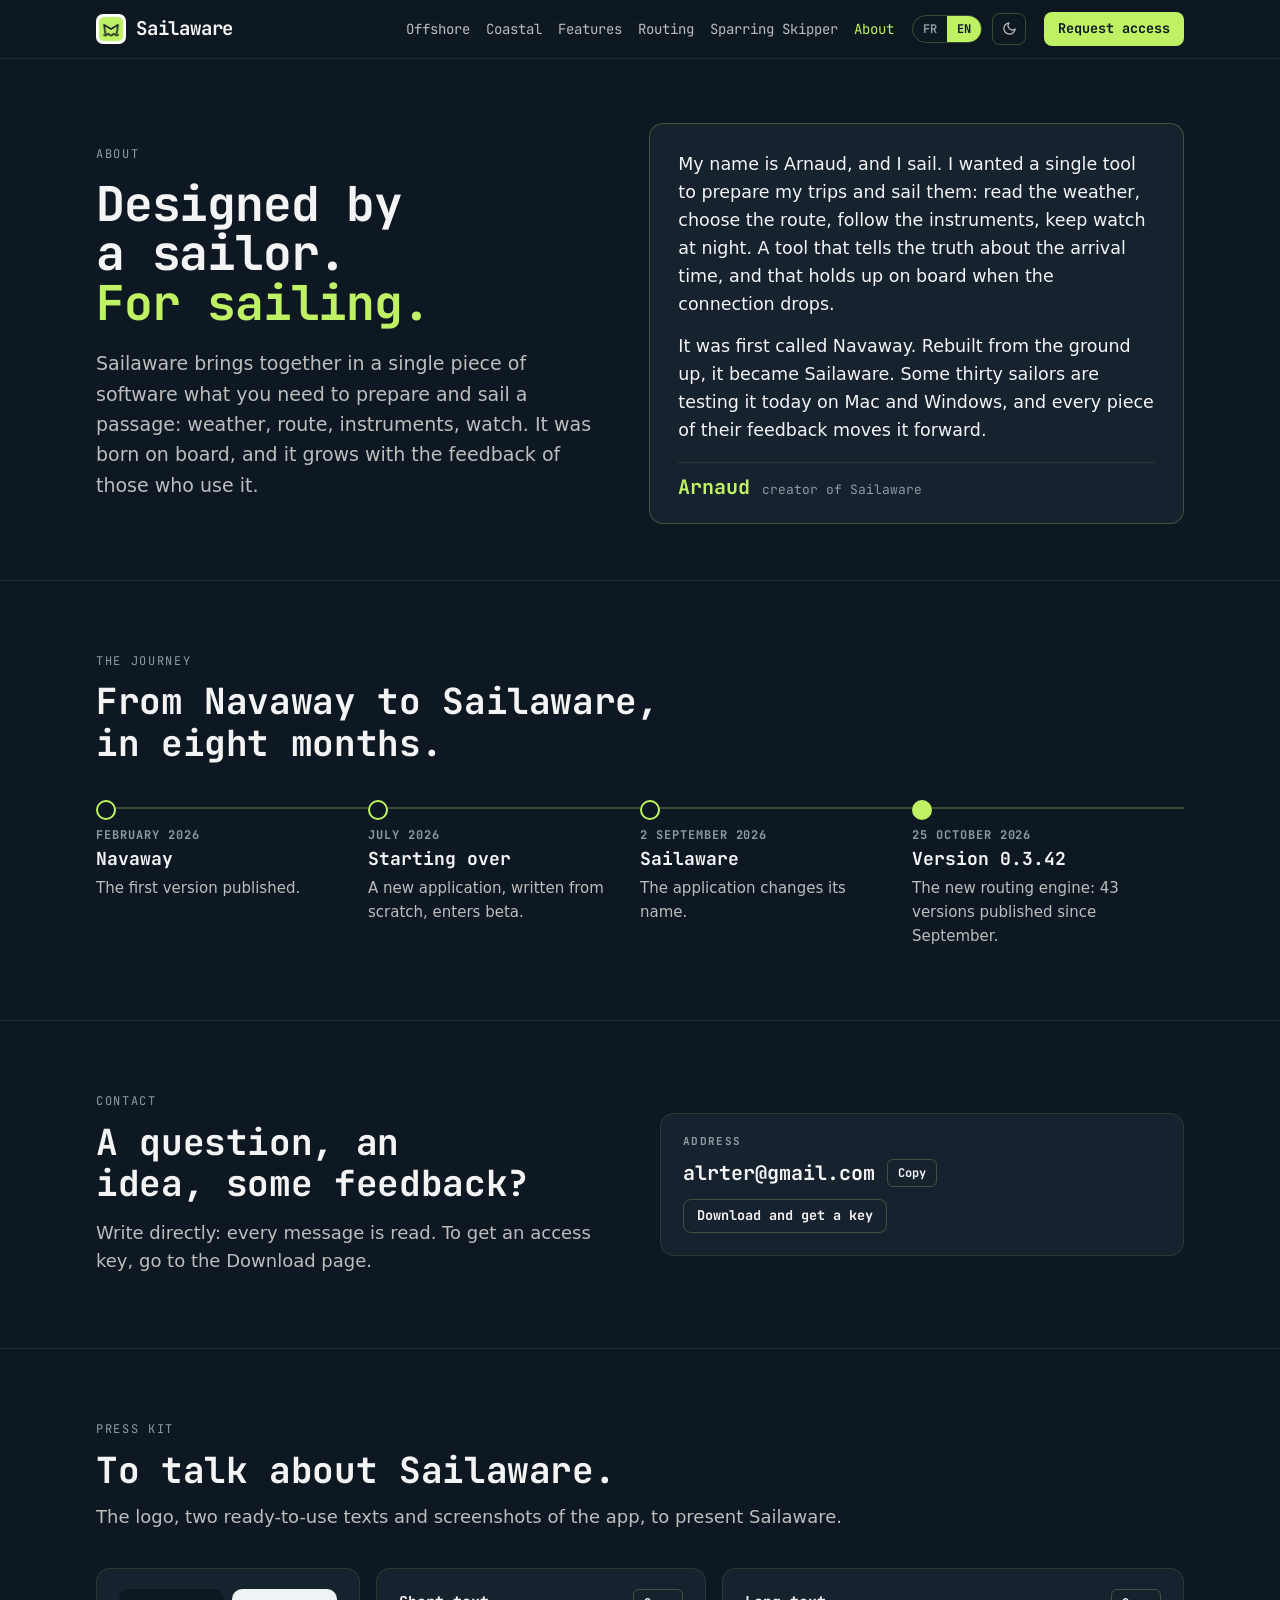
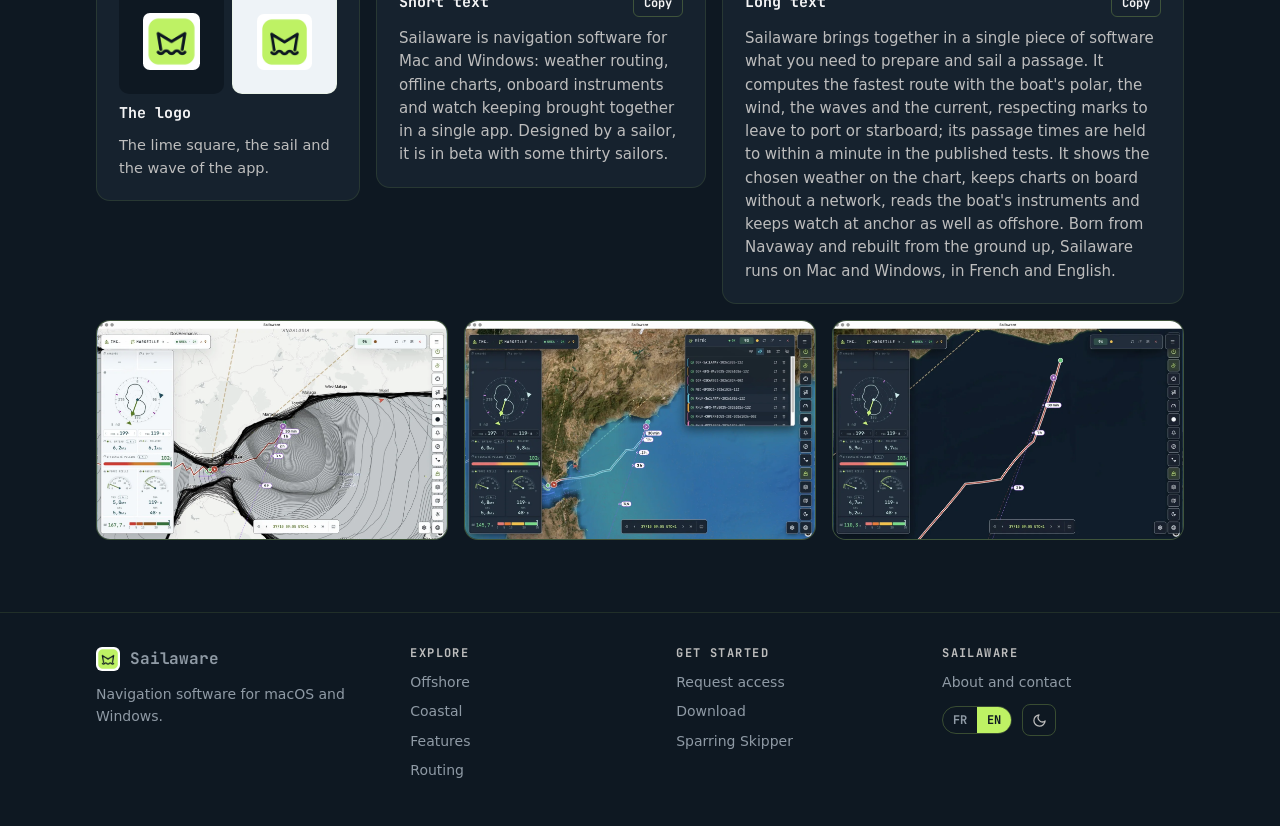
==== about.html @ 171f163e "feat(site): les vraies captures de Sailaware 0.3.42 — une par domaine de Fonctionnalités, trois au k" ====
<!doctype html>
<html lang="fr" data-theme="dark">
<head>
<meta charset="utf-8">
<meta name="viewport" content="width=device-width, initial-scale=1, viewport-fit=cover">
<title data-en="About Sailaware">À propos de Sailaware</title>
<meta name="description" content="Sailaware, conçu par un navigateur pour naviguer : son histoire, de Navaway à Sailaware, le contact et le kit presse." data-en-content="Sailaware, designed by a sailor for sailing: its story from Navaway to Sailaware, contact and press kit.">
<meta name="theme-color" content="#0E1822">
<link rel="icon" href="data:image/svg+xml,%3Csvg xmlns='http://www.w3.org/2000/svg' viewBox='0 0 24 24'%3E%3Crect width='24' height='24' rx='6' fill='%23bef264'/%3E%3Cg fill='none' stroke='%230E1822' stroke-width='2.2' stroke-linecap='round' stroke-linejoin='round' transform='scale(0.72) translate(4.6 4.6)'%3E%3Cpath d='M2 20a2.4 2.4 0 0 0 2 1 2.4 2.4 0 0 0 2-1 2.4 2.4 0 0 1 2-1 2.4 2.4 0 0 1 2 1 2.4 2.4 0 0 0 2 1 2.4 2.4 0 0 0 2-1 2.4 2.4 0 0 1 2-1 2.4 2.4 0 0 1 2 1 2.4 2.4 0 0 0 2 1 2.4 2.4 0 0 0 2-1'/%3E%3Cpath d='M4 18 2 6l10 6 10-6-2 12'/%3E%3C/g%3E%3C/svg%3E">
<meta property="og:type" content="website">
<meta property="og:title" content="À propos de Sailaware">
<meta property="og:description" content="Sailaware, conçu par un navigateur pour naviguer : son histoire, de Navaway à Sailaware, le contact et le kit presse.">
<meta property="og:locale" content="fr_FR">
<meta property="og:locale:alternate" content="en_US">
<link rel="stylesheet" href="assets/site.css">
<script src="assets/site.js"></script>
<style>
/* page Offshore */
.duo { display: grid; grid-template-columns: minmax(0, 1fr) minmax(0, 1.1fr); gap: 48px; align-items: center; }
section.bloc > .wrap.duo { padding-block: 72px; }
.duo.inverse { grid-template-columns: minmax(0, .9fr) minmax(0, 1.2fr); }
.duo h2 { margin-top: 12px; }
.duo .intro { color: var(--muted); font-size: 18px; margin: 16px 0 22px; }
.planche { margin: 0; background: var(--surface); border: 1px solid var(--line-strong); border-radius: 14px; overflow: hidden; }
.planche svg { display: block; width: 100%; height: auto; }
.frise-meteo { display: flex; align-items: center; gap: 10px; padding: 12px 14px; border-top: 1px solid var(--line); font: 500 12px/1 var(--mono); color: var(--dim); }
.frise-meteo .piste { flex: 1; height: 4px; border-radius: 4px; background: var(--surface-2); position: relative; }
.frise-meteo .piste b { position: absolute; left: 0; top: 0; bottom: 0; width: 22%; border-radius: 4px; background: var(--accent); animation: avance 12s linear infinite; }
.frise-meteo .piste u { display: none; }
@keyframes avance { from { width: 4%; } to { width: 96%; } }
.profils { display: grid; grid-template-columns: repeat(5, minmax(0, 1fr)); gap: 12px; margin-bottom: 22px; }
.profil { background: var(--surface); border: 1px solid var(--line); border-radius: 12px; padding: 16px 16px 14px; display: grid; gap: 10px; align-content: start; }
.profil.choisi { border-color: var(--accent); }
.profil .nom { font: 700 17px/1.1 var(--mono); }
.profil .sous { font: 500 12px/1 var(--mono); color: var(--dim); text-transform: uppercase; letter-spacing: .1em; }
.profil .jauge { display: grid; gap: 4px; font: 500 12px/1.3 var(--mono); color: var(--muted); }
.profil .barre { height: 6px; border-radius: 6px; background: var(--surface-2); overflow: hidden; }
.profil .barre i { display: block; height: 100%; border-radius: 6px; background: var(--accent); }
.profil .barre.temps i { background: var(--iso); }
.cases.trois { grid-template-columns: repeat(3, minmax(0, 1fr)); }
.cases.quatre { grid-template-columns: repeat(4, minmax(0, 1fr)); }
.ligne-temps { margin: 0 0 6px; background: var(--surface); border: 1px solid var(--line); border-radius: 14px; padding: 18px 20px 8px; }
.ligne-temps svg { display: block; width: 100%; height: auto; }
.ligne-temps svg text { font-family: var(--mono); }
.tableau-route { width: 100%; margin-top: 14px; border-collapse: collapse; font: 500 13px/1.3 var(--mono); font-variant-numeric: tabular-nums; background: var(--surface); border: 1px solid var(--line); border-radius: 12px; overflow: hidden; }
.tableau-route th { text-align: right; font-weight: 600; font-size: 11px; letter-spacing: .08em; text-transform: uppercase; color: var(--dim); padding: 9px 10px; border-bottom: 1px solid var(--line); }
.tableau-route td { text-align: right; padding: 8px 10px; color: var(--muted); border-bottom: 1px solid var(--line); }
.tableau-route th:first-child, .tableau-route td:first-child { text-align: left; }
.tableau-route tr.vire td { color: var(--fg); background: color-mix(in srgb, var(--accent) 10%, transparent); }
.tableau-route tr:last-child td { border-bottom: 0; }
@media (max-width: 960px) {
  .duo, .duo.inverse { grid-template-columns: minmax(0, 1fr); gap: 30px; }
  .profils { grid-template-columns: repeat(2, minmax(0, 1fr)); }
  .cases.trois, .cases.quatre { grid-template-columns: repeat(2, minmax(0, 1fr)); }
}
@media (max-width: 620px) {
  .profils, .cases.trois, .cases.quatre { grid-template-columns: minmax(0, 1fr); }
  .tableau-route { font-size: 11.5px; }
  .tableau-route th, .tableau-route td { padding: 7px 6px; }
}

/* page Sparring Skipper */
.badge-ss { display: inline-block; font: 600 12px/1 var(--mono); letter-spacing: .12em; text-transform: uppercase; color: var(--on-accent); background: var(--accent); padding: 6px 9px; border-radius: 5px; }
.hero h1 { margin-top: 16px; }
.hero .chapeau b { color: var(--fg); font-weight: 600; }
.bulletin { margin: 0; background: var(--surface); border: 1px solid var(--line-strong); border-radius: 14px; padding: 22px 24px; display: grid; gap: 12px; box-shadow: 0 30px 80px -40px rgb(0 0 0 / .6); }
.b-tete { display: flex; justify-content: space-between; gap: 10px; flex-wrap: wrap; font: 600 12px/1.3 var(--mono); color: var(--dim); text-transform: uppercase; letter-spacing: .08em; }
.b-verdict { background: color-mix(in srgb, var(--accent) 10%, transparent); border-left: 3px solid var(--accent); border-radius: 6px; padding: 12px 14px; display: grid; gap: 4px; }
.b-verdict b { font: 700 19px/1.25 var(--mono); }
.b-verdict span { color: var(--muted); font-size: 15px; }
.b-ligne { display: flex; justify-content: space-between; gap: 12px; border-bottom: 1px solid var(--line); padding-bottom: 8px; font-size: 15px; color: var(--muted); }
.b-ligne b { font: 600 15px/1.3 var(--mono); color: var(--fg); text-decoration: underline; text-decoration-color: var(--accent); text-underline-offset: 4px; }
.b-ligne b u { text-decoration: none; }
.b-ligne .etoiles { text-decoration: none; color: var(--accent); letter-spacing: 2px; }
.b-ligne .etoiles i { font-style: normal; color: var(--surface-2); }
.b-pied { font: 500 12px/1.4 var(--mono); color: var(--dim); }
.chaine { list-style: none; margin: 0 0 22px; padding: 0; display: grid; grid-template-columns: repeat(6, minmax(0, 1fr)); gap: 10px; counter-reset: c; }
.chaine li { position: relative; background: var(--surface); border: 1px solid var(--line); border-radius: 12px; padding: 14px 14px 16px; display: grid; gap: 6px; align-content: start; }
.chaine li:not(:last-child)::after { content: "→"; position: absolute; right: -10px; top: 18px; font: 700 14px/1 var(--mono); color: var(--accent); background: var(--bg); padding: 2px 0; z-index: 1; }
.chaine .n { font: 700 12px/1 var(--mono); color: var(--on-accent); background: var(--accent); width: 22px; height: 22px; border-radius: 50%; display: grid; place-items: center; }
.chaine b { font: 600 14.5px/1.3 var(--mono); }
.chaine li > span:last-child { color: var(--muted); font-size: 14px; line-height: 1.45; }
.chaine li:nth-child(4) { border-color: var(--accent); }
.a-trous { margin: 0; display: grid; grid-template-columns: minmax(0, 1fr) auto minmax(0, 1fr); gap: 16px; align-items: center; }
.a-trous-l { background: var(--surface); border: 1px solid var(--line); border-radius: 12px; padding: 16px 18px; display: grid; gap: 8px; }
.a-trous-l .lib { font: 600 11px/1 var(--mono); letter-spacing: .12em; text-transform: uppercase; color: var(--dim); }
.a-trous-l p { font-size: 17px; }
.a-trous code { font: 600 14px/1 var(--mono); color: var(--iso); background: var(--surface-2); padding: 3px 6px; border-radius: 5px; }
.a-trous mark { font: 700 17px/1 var(--mono); color: var(--on-accent); background: var(--accent); padding: 2px 6px; border-radius: 5px; }
.a-trous .fleche { font: 700 24px/1 var(--mono); color: var(--accent); }
.niveaux3 { display: grid; grid-template-columns: repeat(3, minmax(0, 1fr)); gap: 16px; }
.niveau { background: var(--surface); border: 1px solid var(--line); border-radius: 14px; padding: 20px 22px; display: grid; gap: 8px; align-content: start; }
.niveau b { font: 700 18px/1.2 var(--mono); }
.niveau span { color: var(--muted); font-size: 15.5px; }
.pages { display: flex; height: 70px; align-items: flex-end; margin-bottom: 8px; }
.pages i { display: block; width: 46px; height: 62px; border-radius: 4px; background: var(--surface-2); border: 1px solid var(--line-strong); margin-left: -30px; box-shadow: -3px 3px 0 rgb(0 0 0 / .15); }
.pages i:first-child { margin-left: 0; }
.pages i:last-child { background: color-mix(in srgb, var(--accent) 18%, var(--surface-2)); }
.deux-volets { display: grid; grid-template-columns: repeat(2, minmax(0, 1fr)); gap: 20px; }
.volet-c { background: var(--surface); border: 1px solid var(--line); border-radius: 14px; overflow: hidden; display: grid; align-content: start; }
.volet-c > svg { display: block; width: 100%; height: auto; }
.volet-c .txt { padding: 18px 22px 22px; }
.volet-c h3 { font-size: 20px; margin-bottom: 10px; }
.liste-c { list-style: none; margin: 0; padding: 0; display: grid; gap: 8px; }
.liste-c li { display: grid; grid-template-columns: 18px 1fr; gap: 8px; color: var(--muted); }
.liste-c li::before { content: "→"; font-family: var(--mono); color: var(--accent); }
@media (max-width: 960px) {
  .chaine { grid-template-columns: repeat(2, minmax(0, 1fr)); }
  .chaine li::after { display: none; }
  .niveaux3, .deux-volets { grid-template-columns: minmax(0, 1fr); }
  .a-trous { grid-template-columns: minmax(0, 1fr); }
  .a-trous .fleche { transform: rotate(90deg); justify-self: center; }
}

/* appel final */
.fin .wrap { display: flex; flex-wrap: wrap; align-items: center; justify-content: space-between; gap: 22px; padding-block: 64px; }
.fin h2 { max-width: 18em; }
.fin p { color: var(--muted); margin-top: 10px; }

footer { border-top: 1px solid var(--line); color: var(--dim); font-size: 14px; }
footer .wrap { padding-block: 34px 44px; display: grid; grid-template-columns: 1.2fr repeat(3, minmax(0, 1fr)); gap: 24px; }
footer h4 { font: 600 12px/1 var(--mono); letter-spacing: .12em; text-transform: uppercase; color: var(--muted); margin: 0 0 12px; }
footer ul { list-style: none; margin: 0; padding: 0; display: grid; gap: 7px; }
footer a { text-decoration: none; }
footer a:hover { color: var(--fg); }

@media (max-width: 960px) {
  nav.menu { display: none; }
  nav.menu.ouvert { display: grid; position: absolute; top: 100%; left: 0; right: 0; gap: 0; background: var(--bg); border-bottom: 1px solid var(--line); padding-left: max(16px, env(safe-area-inset-left, 0px)); padding-right: max(16px, env(safe-area-inset-right, 0px)); }
  nav.menu.ouvert a { padding-block: 14px; border-top: 1px solid var(--line); }
  .burger { display: inline-block; }
  header.top .langue { display: none; }
  .hero .wrap { grid-template-columns: minmax(0, 1fr); gap: 34px; padding-block: 40px; }
  .forts { grid-template-columns: repeat(2, minmax(0, 1fr)); }
  .preuve .chiffres, .familles { grid-template-columns: repeat(2, minmax(0, 1fr)); }
  .abord .wrap.grille { grid-template-columns: minmax(0, 1fr); }
  footer .wrap { grid-template-columns: repeat(2, minmax(0, 1fr)); }
}
@media (max-width: 620px) {
  body { font-size: 16px; }
  header.top .btn-plein { display: none; }
  .portes, .ss .volets, .forts { grid-template-columns: minmax(0, 1fr); }
  section.bloc > .wrap { padding-block: 52px; }
  .porte, .volet { padding: 22px; }
  .instruments { grid-template-columns: repeat(2, minmax(0, 1fr)); }
  .instr.large { grid-column: span 2; }
}
@media (prefers-reduced-motion: reduce) { * { scroll-behavior: auto !important; } }
/* page À propos — le mot d'Arnaud, le chemin de Navaway à Sailaware, les règles, le contact, le kit presse */
.hero .wrap.ap-hero { grid-template-columns: minmax(0, 1fr) minmax(0, 1.05fr); }
.mot { margin: 0; background: var(--surface); border: 1px solid var(--line-strong); border-radius: 14px; padding: 26px 28px; display: grid; gap: 18px; }
.mot blockquote { margin: 0; display: grid; gap: 14px; }
.mot blockquote p { font-size: 17.5px; line-height: 1.6; color: var(--fg); }
.mot figcaption { display: flex; align-items: baseline; gap: 12px; border-top: 1px solid var(--line); padding-top: 14px; }
.mot .sig { font: 700 20px/1 var(--mono); color: var(--accent); }
.mot figcaption span:last-child { font: 500 13px/1 var(--mono); color: var(--dim); }
.frise-ap { list-style: none; margin: 0; padding: 0; display: grid; grid-template-columns: repeat(4, minmax(0, 1fr)); gap: 0; position: relative; }
.frise-ap::before { content: ""; position: absolute; left: 0; right: 0; top: 7px; height: 2px; background: var(--line-strong); }
.frise-ap li { position: relative; padding: 28px 18px 0 0; display: grid; gap: 6px; align-content: start; }
.frise-ap li::before { content: ""; position: absolute; left: 0; top: 0; width: 16px; height: 16px; border-radius: 50%; background: var(--bg); border: 2px solid var(--accent); }
.frise-ap li.maintenant::before { background: var(--accent); }
.frise-ap .quand { font: 600 12px/1.2 var(--mono); letter-spacing: .08em; text-transform: uppercase; color: var(--dim); }
.frise-ap b { font: 700 18px/1.2 var(--mono); }
.frise-ap li > span:last-child { color: var(--muted); font-size: 15px; }
.regles { display: grid; grid-template-columns: repeat(4, minmax(0, 1fr)); gap: 16px; }
.regle { border-top: 2px solid var(--accent); padding-top: 16px; display: grid; gap: 8px; align-content: start; }
.regle b { font: 600 16px/1.3 var(--mono); }
.regle span { color: var(--muted); font-size: 15px; line-height: 1.5; }
.duo-ap { display: grid; grid-template-columns: minmax(0, 1fr) minmax(0, 1fr); gap: 40px; align-items: center; }
section.bloc > .wrap.duo-ap { padding-block: 72px; }
.duo-ap h2 { margin-top: 12px; }
.duo-ap .intro { color: var(--muted); font-size: 18px; margin-top: 14px; }
.adresse { background: var(--surface); border: 1px solid var(--line); border-radius: 14px; padding: 22px; display: grid; gap: 12px; justify-items: start; }
.adresse .lib, .kit .lib { font: 600 11px/1 var(--mono); letter-spacing: .12em; text-transform: uppercase; color: var(--dim); }
.adr-ligne { display: flex; flex-wrap: wrap; align-items: center; gap: 12px; }
.adr-ligne b { font: 600 20px/1.2 var(--mono); user-select: all; overflow-wrap: anywhere; }
.dl-copy { font: 600 12px/1 var(--mono); color: var(--fg); background: transparent; border: 1px solid var(--line-strong); border-radius: 6px; padding: 7px 10px; cursor: pointer; }
.dl-copy.done { color: var(--on-accent); background: var(--accent); border-color: var(--accent); }
.kit { display: grid; grid-template-columns: minmax(0, .8fr) minmax(0, 1fr) minmax(0, 1.4fr); gap: 16px; align-items: start; }
.kit article { background: var(--surface); border: 1px solid var(--line); border-radius: 14px; padding: 20px 22px; display: grid; gap: 10px; align-content: start; }
.kit article > b, .kt-tete b { font: 600 15px/1.3 var(--mono); }
.kit article > span { color: var(--muted); font-size: 14.5px; }
.kt-tete { display: flex; justify-content: space-between; align-items: center; gap: 10px; }
.kit-texte p { color: var(--muted); font-size: 15px; line-height: 1.55; }
.logos { display: grid; grid-template-columns: 1fr 1fr; gap: 8px; }
.logos span { display: grid; place-items: center; aspect-ratio: 1; border-radius: 10px; }
.logos .fond-nuit { background: #0e1822; }
.logos .fond-jour { background: #eef3f7; border: 1px solid var(--line); }
.logos img { width: 54%; height: auto; border-radius: 12%; }
.captures-kit { display: grid; grid-template-columns: repeat(3, minmax(0, 1fr)); gap: 16px; margin-top: 16px; }
.capture { margin: 0; aspect-ratio: 16 / 10; border: 1px dashed var(--line-strong); border-radius: 14px; background: repeating-linear-gradient(135deg, var(--surface) 0 14px, color-mix(in srgb, var(--surface) 72%, var(--bg)) 14px 28px); display: grid; place-items: center; text-align: center; padding: 18px; }
.capture span { font: 500 12.5px/1.5 var(--mono); color: var(--dim); max-width: 24em; }
.capture b { display: block; color: var(--muted); font-weight: 600; margin-bottom: 6px; letter-spacing: .12em; text-transform: uppercase; font-size: 11px; }
.capture.image { background: var(--surface); border-style: solid; padding: 0; overflow: hidden; }
.capture.image a, .capture.image img { display: block; width: 100%; height: 100%; }
.capture.image img { object-fit: cover; }
@media (max-width: 960px) {
  .hero .wrap.ap-hero, .duo-ap, .kit { grid-template-columns: minmax(0, 1fr); }
  .frise-ap, .regles { grid-template-columns: repeat(2, minmax(0, 1fr)); row-gap: 28px; }
  .frise-ap::before { display: none; }
  .captures-kit { grid-template-columns: minmax(0, 1fr); }
}
@media (max-width: 620px) {
  .frise-ap, .regles { grid-template-columns: minmax(0, 1fr); }
}
</style>
</head>
<body>
<header class="top">
  <div class="wrap">
    <a class="marque" href="index.html"><img alt="" src="assets/logo.png">Sailaware</a>
    <nav class="menu" id="menu" aria-label="Navigation principale" data-en-aria-label="Main navigation">
      <a href="offshore.html">Offshore</a>
      <a href="coastal.html">Coastal</a>
      <a href="features.html" data-en="Features">Fonctionnalités</a>
      <a href="routing.html" data-en="Routing">Le routage</a>
      <a href="sparring-skipper.html">Sparring Skipper</a>
      <a href="about.html" aria-current="page" data-en="About">À propos</a>
    </nav>
    <div class="outils" style="display:flex;gap:10px;align-items:center">
      <div class="pill-toggle" role="group" aria-label="Langue" data-en-aria-label="Language"><button type="button" data-lang="fr" aria-pressed="true">FR</button><button type="button" data-lang="en" aria-pressed="false">EN</button></div>
      <button class="icon-btn theme-btn" type="button" aria-label="Basculer jour / nuit" data-en-aria-label="Switch day / night" title="Jour / Nuit" data-en-title="Day / Night"><svg width="15" height="15" viewBox="0 0 24 24" fill="none" stroke="currentColor" stroke-width="2" stroke-linecap="round" stroke-linejoin="round"><path d="M21 12.79A9 9 0 1 1 11.21 3 7 7 0 0 0 21 12.79z"/></svg></button>
    </div>
    <a class="btn btn-plein btn-petit" href="download.html#acces" data-en="Request access">Demander l'accès</a>
    <button class="burger" id="burger" type="button" aria-expanded="false" aria-controls="menu">Menu</button>
  </div>
</header>

<main id="haut">
<section class="hero">
  <div class="wrap ap-hero">
    <div>
      <div class="eyebrow" data-en="About">À propos</div>
      <h1 data-en="Designed by a sailor.<br><em>For sailing.</em>">Conçu par un navigateur.<br><em>Pour naviguer.</em></h1>
      <p class="chapeau" data-en="Sailaware brings together in a single piece of software what you need to prepare and sail a passage: weather, route, instruments, watch. It was born on board, and it grows with the feedback of those who use it.">Sailaware réunit dans un seul logiciel ce qui sert à préparer et à mener une navigation : la météo, la route, les instruments, la veille. Il est né à bord, et il grandit avec les retours de ceux qui l'utilisent.</p>
    </div>
    <figure class="mot">
      <blockquote>
        <p data-en="My name is Arnaud, and I sail. I wanted a single tool to prepare my trips and sail them: read the weather, choose the route, follow the instruments, keep watch at night. A tool that tells the truth about the arrival time, and that holds up on board when the connection drops.">Je m'appelle Arnaud, et je navigue. J'ai voulu un seul outil pour préparer mes navigations et les mener : lire la météo, choisir la route, suivre les instruments, veiller la nuit. Un outil qui dise la vérité sur l'heure d'arrivée, et qui tienne à bord quand la connexion tombe.</p>
        <p data-en="It was first called Navaway. Rebuilt from the ground up, it became Sailaware. Some thirty sailors are testing it today on Mac and Windows, and every piece of their feedback moves it forward.">Il s'est d'abord appelé Navaway. Refait de fond en comble, il est devenu Sailaware. Une trentaine de navigateurs le testent aujourd'hui sur Mac et sur Windows, et chacun de leurs retours le fait avancer.</p>
      </blockquote>
      <figcaption><span class="sig">Arnaud</span><span data-en="creator of Sailaware">créateur de Sailaware</span></figcaption>
    </figure>
  </div>
</section>

<section class="bloc" id="chemin">
  <div class="wrap">
    <div class="tete">
      <div class="eyebrow" data-en="The journey">Le chemin</div>
      <h2 data-en="From Navaway to Sailaware, in eight months.">De Navaway à Sailaware, en huit mois.</h2>
    </div>
    <ol class="frise-ap">
      <li><span class="quand" data-en="February 2026">Février 2026</span><b>Navaway</b><span data-en="The first version published.">La première version publiée.</span></li>
      <li><span class="quand" data-en="July 2026">Juillet 2026</span><b data-en="Starting over">Tout refaire</b><span data-en="A new application, written from scratch, enters beta.">Une nouvelle application, écrite de zéro, entre en bêta.</span></li>
      <li><span class="quand" data-en="2 September 2026">2 septembre 2026</span><b>Sailaware</b><span data-en="The application changes its name.">L'application change de nom.</span></li>
      <li class="maintenant"><span class="quand" data-en="25 October 2026">25 octobre 2026</span><b>Version 0.3.42</b><span data-en="The new routing engine: 43 versions published since September.">Le nouveau moteur de routage : 43 versions publiées depuis septembre.</span></li>
    </ol>
  </div>
</section>

<section class="bloc" id="contact">
  <div class="wrap duo-ap">
    <div>
      <div class="eyebrow">Contact</div>
      <h2 data-en="A question, an idea, some feedback?">Une question, une idée, un retour ?</h2>
      <p class="intro" data-en="Write directly: every message is read. To get an access key, go to the Download page.">Écrivez directement : chaque message est lu. Pour obtenir une clé d'accès, passez par la page Télécharger.</p>
    </div>
    <div class="adresse">
      <span class="lib" data-en="Address">Adresse</span>
      <div class="adr-ligne"><b id="adr" class="selectable">alrter@gmail.com</b><button type="button" class="dl-copy" data-en="Copy" data-copie="adr">Copier</button></div>
      <a class="btn btn-trait btn-petit" href="download.html#acces" data-en="Download and get a key">Télécharger et obtenir une clé</a>
    </div>
  </div>
</section>

<section class="bloc" id="presse">
  <div class="wrap">
    <div class="tete">
      <div class="eyebrow" data-en="Press kit">Kit presse</div>
      <h2 data-en="To talk about Sailaware.">Pour parler de Sailaware.</h2>
      <p data-en="The logo, two ready-to-use texts and screenshots of the app, to present Sailaware.">Le logo, deux textes prêts à reprendre et des captures de l'application, pour présenter Sailaware.</p>
    </div>
    <div class="kit">
      <article class="kit-logo">
        <div class="logos"><span class="fond-nuit"><img alt="Logo Sailaware sur fond de nuit" data-en-alt="Sailaware logo on a night background" id="logo1"></span><span class="fond-jour"><img alt="Logo Sailaware sur fond clair" data-en-alt="Sailaware logo on a light background" id="logo2"></span></div>
        <b data-en="The logo">Le logo</b><span data-en="The lime square, the sail and the wave of the app.">Le carré lime, la voile et la vague de l'application.</span>
      </article>
      <article class="kit-texte">
        <div class="kt-tete"><b data-en="Short text">Texte court</b><button type="button" class="dl-copy" data-en="Copy" data-copie="court">Copier</button></div>
        <p id="court" data-en="Sailaware is navigation software for Mac and Windows: weather routing, offline charts, onboard instruments and watch keeping brought together in a single app. Designed by a sailor, it is in beta with some thirty sailors.">Sailaware est un logiciel de navigation pour Mac et Windows : routage météo, cartes hors ligne, instruments du bord et veille réunis dans une seule application. Conçu par un navigateur, il est en bêta auprès d'une trentaine de marins.</p>
      </article>
      <article class="kit-texte">
        <div class="kt-tete"><b data-en="Long text">Texte long</b><button type="button" class="dl-copy" data-en="Copy" data-copie="long">Copier</button></div>
        <p id="long" data-en="Sailaware brings together in a single piece of software what you need to prepare and sail a passage. It computes the fastest route with the boat's polar, the wind, the waves and the current, respecting marks to leave to port or starboard; its passage times are held to within a minute in the published tests. It shows the chosen weather on the chart, keeps charts on board without a network, reads the boat's instruments and keeps watch at anchor as well as offshore. Born from Navaway and rebuilt from the ground up, Sailaware runs on Mac and Windows, in French and English.">Sailaware réunit dans un seul logiciel ce qui sert à préparer et à mener une navigation. Il calcule la route la plus rapide avec la polaire du bateau, le vent, les vagues et le courant, en respectant les marques à laisser à bâbord ou à tribord ; ses heures de passage sont tenues à moins d'une minute sur les essais publiés. Il affiche la météo choisie sur la carte, garde les cartes à bord sans réseau, lit les instruments du bord et veille au mouillage comme au large. Né de Navaway et refait de fond en comble, Sailaware fonctionne sur Mac et sur Windows, en français et en anglais.</p>
      </article>
    </div>
    <div class="captures-kit">
      <figure class="capture image"><a href="assets/shots/fn-routage.webp" target="_blank" rel="noopener"><img src="assets/shots/fn-routage.webp" alt="Le routage : l'éventail des isochrones et la route retenue." data-en-alt="Routing: the fan of isochrones and the chosen route." loading="lazy"></a></figure>
      <figure class="capture image"><a href="assets/shots/fn-meteo.webp" target="_blank" rel="noopener"><img src="assets/shots/fn-meteo.webp" alt="La météo : le vent en particules et la frise du temps." data-en-alt="Weather: the wind as particles and the timeline." loading="lazy"></a></figure>
      <figure class="capture image"><a href="assets/shots/fn-instruments.webp" target="_blank" rel="noopener"><img src="assets/shots/fn-instruments.webp" alt="Les instruments : la grille, de nuit." data-en-alt="Instruments: the grid, at night." loading="lazy"></a></figure>
    </div>
  </div>
</section>
</main>

<footer>
  <div class="wrap">
    <div><a class="marque" href="index.html" style="font-size:16px"><img alt="" src="assets/logo.png" style="width:24px;height:24px;border-radius:6px">Sailaware</a><p style="margin-top:12px" data-en="Navigation software for macOS and Windows.">Logiciel de navigation pour macOS et Windows.</p></div>
    <div><h4 data-en="Explore">Naviguer</h4><ul><li><a href="offshore.html">Offshore</a></li><li><a href="coastal.html">Coastal</a></li><li><a href="features.html" data-en="Features">Fonctionnalités</a></li><li><a href="routing.html" data-en="Routing">Le routage</a></li></ul></div>
    <div><h4 data-en="Get started">Commencer</h4><ul><li><a href="download.html#acces" data-en="Request access">Demander l'accès</a></li><li><a href="download.html" data-en="Download">Télécharger</a></li><li><a href="sparring-skipper.html">Sparring Skipper</a></li></ul></div>
    <div><h4>Sailaware</h4><ul><li><a href="about.html" data-en="About and contact">À propos et contact</a></li><li class="reglages"><div class="pill-toggle" role="group" aria-label="Langue" data-en-aria-label="Language"><button type="button" data-lang="fr" aria-pressed="true">FR</button><button type="button" data-lang="en" aria-pressed="false">EN</button></div><button class="icon-btn theme-btn" type="button" aria-label="Basculer jour / nuit" data-en-aria-label="Switch day / night"><svg width="15" height="15" viewBox="0 0 24 24" fill="none" stroke="currentColor" stroke-width="2" stroke-linecap="round" stroke-linejoin="round"><path d="M21 12.79A9 9 0 1 1 11.21 3 7 7 0 0 0 21 12.79z"/></svg></button></li></ul></div>
  </div>
</footer>

<script>
/* Le logo du kit et les boutons « Copier » (repris de la maquette). */
(function () {
  // le logo du kit : celui de l'en-tête, en plus grand
  var src = document.querySelector(".marque img").getAttribute("src");
  ["logo1", "logo2"].forEach(function (id) { document.getElementById(id).setAttribute("src", src); });
  // copier l'adresse et les textes du kit
  function repli(text) { try { var ta = document.createElement("textarea"); ta.value = text; ta.style.position = "fixed"; ta.style.opacity = "0"; document.body.appendChild(ta); ta.select(); document.execCommand("copy"); ta.remove(); } catch (e) {} }
  document.querySelectorAll("[data-copie]").forEach(function (btn) {
    btn.addEventListener("click", function () {
      var text = document.getElementById(btn.getAttribute("data-copie")).textContent;
      var fait = function () { btn.classList.add("done"); btn.textContent = SW.t("Copié !", "Copied!"); setTimeout(function () { btn.classList.remove("done"); btn.textContent = SW.t("Copier", "Copy"); }, 1800); };
      if (navigator.clipboard && navigator.clipboard.writeText) navigator.clipboard.writeText(text).then(fait, function () { repli(text); fait(); });
      else { repli(text); fait(); }
    });
  });
})();
</script>
</body>
</html>
---- assets/site.css ----
/* Styles communs du site Sailaware — repris des maquettes (essais/n523 à n525 du coffre, partie commune des huit pages).
   Police : JetBrains Mono, reprise du site précédent (fichiers locaux, rien ne part chez un tiers). */
@font-face { font-family: "JetBrains Mono"; font-style: normal; font-weight: 400; font-display: swap; src: url(fonts/jetbrains-mono-400.woff2) format("woff2"); }
@font-face { font-family: "JetBrains Mono"; font-style: normal; font-weight: 700; font-display: swap; src: url(fonts/jetbrains-mono-700.woff2) format("woff2"); }


/* Mise en page : une colonne éditoriale de 1120 px ; l'accueil s'ouvre sur l'éventail qui se dessine, puis les deux portes Offshore / Coastal, la preuve, Sparring Skipper.
   Couleurs et police reprises de l'application (packages/app/src/index.css) : nuit d'abord, jour en second. */
:root {
  --bg: #0e1822; --surface: #16222e; --surface-2: #1e2d3c;
  --line: rgb(190 242 100 / 0.10); --line-strong: rgb(190 242 100 / 0.24);
  --fg: #f4f4f5; --muted: #bdbdbd; --dim: #8f9aa5;
  --accent: #bef264; --accent-hover: #d9f99d; --on-accent: #0e1822;
  --sea: #0a1520; --sea-deep: #050b13; --land: #1a2a1e; --coast: #2f4535;
  --iso: #4ecdc4; --route: #bef264;
  --c-wind: #4ECDC4; --c-speed: #F472B6; --c-heading: #F1C40F; --c-time: #FCA5A5; --c-cap: #E879F9; --c-current: #4FC3F7;
  --banner: #f59e0b;
  --mono: "JetBrains Mono", ui-monospace, SFMono-Regular, Menlo, monospace;
  --sans: "IBM Plex Sans", system-ui, -apple-system, "Segoe UI", sans-serif;
  color-scheme: dark;
}
@media (prefers-color-scheme: light) { :root:not([data-theme="dark"]) {
  --bg: #eef3f7; --surface: #ffffff; --surface-2: #e3eaf0;
  --line: rgb(14 24 34 / 0.10); --line-strong: rgb(77 124 15 / 0.35);
  --fg: #0e1822; --muted: #32404d; --dim: #55636f;
  --accent: #4d7c0f; --accent-hover: #3f6212; --on-accent: #ffffff;
  --sea: #dbe8f1; --sea-deep: #c7dae8; --land: #e5e2d3; --coast: #b9b39a;
  --iso: #0b7d74; --route: #4d7c0f;
  --c-wind: #037063; --c-speed: #BD1E65; --c-heading: #916903; --c-time: #C61908; --c-cap: #a21caf; --c-current: #096B94;
  --banner: #945104;
  color-scheme: light;
} }
:root[data-theme="light"] {
  --bg: #eef3f7; --surface: #ffffff; --surface-2: #e3eaf0;
  --line: rgb(14 24 34 / 0.10); --line-strong: rgb(77 124 15 / 0.35);
  --fg: #0e1822; --muted: #32404d; --dim: #55636f;
  --accent: #4d7c0f; --accent-hover: #3f6212; --on-accent: #ffffff;
  --sea: #dbe8f1; --sea-deep: #c7dae8; --land: #e5e2d3; --coast: #b9b39a;
  --iso: #0b7d74; --route: #4d7c0f;
  --c-wind: #037063; --c-speed: #BD1E65; --c-heading: #916903; --c-time: #C61908; --c-cap: #a21caf; --c-current: #096B94;
  --banner: #945104;
  color-scheme: light;
}

* { box-sizing: border-box; }
html { -webkit-text-size-adjust: 100%; }
body { margin: 0; background: var(--bg); color: var(--fg); font: 400 17px/1.6 var(--sans); }
body::before { content: ""; position: fixed; inset: 0 0 auto; height: env(safe-area-inset-top, 0px); z-index: 10; background: var(--bg); }
a { color: inherit; }
:focus-visible { outline: 2px solid var(--accent); outline-offset: 3px; border-radius: 4px; }
.wrap { max-width: 1120px; margin: 0 auto; padding-left: max(16px, env(safe-area-inset-left, 0px)); padding-right: max(16px, env(safe-area-inset-right, 0px)); }
.mono { font-family: var(--mono); }
.eyebrow { font: 500 12px/1.4 var(--mono); letter-spacing: .14em; text-transform: uppercase; color: var(--dim); }
h1, h2, h3 { font-family: var(--mono); text-wrap: balance; margin: 0; }
h2 { font-size: clamp(26px, 3.2vw, 36px); line-height: 1.15; font-weight: 600; letter-spacing: -.01em; }
h3 { font-size: 19px; line-height: 1.3; font-weight: 600; }
p { margin: 0; }


/* en-tête */
header.top { position: sticky; top: env(safe-area-inset-top, 0px); z-index: 5; background: color-mix(in srgb, var(--bg) 88%, transparent); backdrop-filter: blur(10px); border-bottom: 1px solid var(--line); }
header.top .wrap { display: flex; align-items: center; gap: 24px; padding-block: 12px; }
.marque { display: flex; align-items: center; gap: 10px; text-decoration: none; font: 700 19px/1 var(--mono); letter-spacing: -.01em; }
.marque img { width: 30px; height: 30px; border-radius: 7px; }
nav.menu { display: flex; gap: 22px; margin-left: auto; font: 500 14px/1 var(--mono); }
nav.menu a { text-decoration: none; color: var(--muted); }
nav.menu a:hover { color: var(--fg); }
.langue { font: 500 13px/1 var(--mono); color: var(--dim); border: 1px solid var(--line); border-radius: 6px; padding: 6px 8px; }
.btn { display: inline-flex; align-items: center; gap: 8px; font: 600 15px/1 var(--mono); padding: 13px 18px; border-radius: 8px; text-decoration: none; border: 1px solid transparent; cursor: pointer; }
.btn-plein { background: var(--accent); color: var(--on-accent); }
.btn-plein:hover { background: var(--accent-hover); }
.btn-trait { border-color: var(--line-strong); color: var(--fg); background: transparent; }
.btn-trait:hover { border-color: var(--accent); }
.btn-petit { padding: 9px 13px; font-size: 13.5px; }
.burger { display: none; margin-left: auto; font: 600 13.5px/1 var(--mono); background: none; color: var(--fg); border: 1px solid var(--line-strong); border-radius: 8px; padding: 9px 12px; }

/* ouverture */
.hero .wrap { display: grid; grid-template-columns: minmax(0, 1.05fr) minmax(0, 1fr); gap: 44px; align-items: center; padding-block: 64px 56px; }
.hero h1 { font-size: clamp(32px, 4vw, 48px); line-height: 1.04; font-weight: 700; letter-spacing: -.025em; margin-top: 14px; }
.hero h1 em { font-style: normal; color: var(--accent); }
.hero .chapeau { font-size: 19px; color: var(--muted); margin-top: 20px; max-width: 34em; }
.hero .actions { display: flex; flex-wrap: wrap; gap: 12px; margin-top: 30px; }
.hero .faits { display: flex; flex-wrap: wrap; gap: 6px 18px; margin-top: 22px; font: 500 13px/1.4 var(--mono); color: var(--dim); }
.hero .faits span::before { content: "●"; color: var(--accent); margin-right: 7px; font-size: 9px; vertical-align: 2px; }
.scene { display: grid; gap: 10px; min-width: 0; }
.onglets { display: flex; flex-wrap: wrap; gap: 8px; }
.onglets button { font: 600 12.5px/1 var(--mono); color: var(--muted); background: transparent; border: 1px solid var(--line-strong); border-radius: 999px; padding: 8px 12px; cursor: pointer; }
.onglets button[aria-selected="true"] { color: var(--on-accent); background: var(--accent); border-color: var(--accent); }
.ecran { margin: 0; border-radius: 14px; overflow: hidden; border: 1px solid var(--line-strong); background: var(--surface); box-shadow: 0 30px 80px -40px rgb(0 0 0 / .6); }
.ecran canvas { display: block; width: 100%; height: auto; aspect-ratio: 600 / 400; background: var(--sea); }
.onglets { flex-direction: column; gap: 6px; }
.onglets .paquet { display: flex; flex-wrap: wrap; align-items: center; gap: 6px 8px; }
.onglets .groupe { font: 600 11px/1 var(--mono); letter-spacing: .12em; text-transform: uppercase; color: var(--dim); min-width: 74px; }
.ecran .legende { display: grid; gap: 3px; padding: 10px 13px 11px; border-top: 1px solid var(--line); }
.ecran .legende b { font: 700 14px/1.3 var(--mono); color: var(--fg); }
.ecran .legende span { font-size: 14.5px; line-height: 1.45; color: var(--muted); }
.avert { font: 500 11.5px/1.45 var(--mono); color: var(--dim); }

/* sections */
section.bloc { border-top: 1px solid var(--line); }
section.bloc > .wrap { padding-block: 72px; }
.tete { display: grid; gap: 12px; max-width: 46em; margin-bottom: 36px; }
.tete p { color: var(--muted); font-size: 18px; }

/* deux portes */
.portes { display: grid; grid-template-columns: repeat(2, minmax(0, 1fr)); gap: 20px; }
.porte { background: var(--surface); border: 1px solid var(--line); border-radius: 14px; padding: 28px; display: grid; gap: 16px; align-content: start; }
.porte .nom { display: flex; align-items: baseline; justify-content: space-between; gap: 12px; }
.porte .nom span { font: 700 24px/1 var(--mono); letter-spacing: -.01em; }
.porte .nom small { font: 500 12.5px/1 var(--mono); color: var(--dim); text-transform: uppercase; letter-spacing: .12em; }
.porte p.pour { color: var(--muted); }
.porte ul { list-style: none; margin: 0; padding: 0; display: grid; gap: 9px; }
.porte li { display: grid; grid-template-columns: 18px 1fr; gap: 8px; }
.porte li::before { content: "→"; font-family: var(--mono); color: var(--accent); }
.porte a.suite { font: 600 14.5px/1 var(--mono); color: var(--accent); text-decoration: none; margin-top: 4px; }

/* points forts */
.forts { display: grid; grid-template-columns: repeat(4, minmax(0, 1fr)); gap: 28px; }
.fort { display: grid; gap: 10px; align-content: start; border-top: 2px solid var(--accent); padding-top: 16px; }
.fort p { color: var(--muted); font-size: 16px; }

/* preuve */
.preuve .chiffres { display: grid; grid-template-columns: repeat(4, minmax(0, 1fr)); gap: 20px; margin-bottom: 40px; }
.chiffre { display: grid; gap: 4px; }
.chiffre b { font: 700 clamp(30px, 4vw, 44px)/1 var(--mono); letter-spacing: -.02em; font-variant-numeric: tabular-nums; }
.chiffre span { color: var(--muted); font-size: 15px; }
.echelle { background: var(--surface); border: 1px solid var(--line); border-radius: 14px; padding: 22px 22px 18px; }
.echelle .titre { display: flex; justify-content: space-between; flex-wrap: wrap; gap: 6px 16px; font: 600 13px/1.3 var(--mono); color: var(--muted); margin-bottom: 8px; }
.echelle svg { display: block; width: 100%; height: auto; }
.echelle svg text { font-family: var(--mono); fill: var(--dim); }
.familles { display: grid; grid-template-columns: repeat(4, minmax(0, 1fr)); gap: 18px; margin-top: 20px; }
.famille h3 { font-size: 14px; letter-spacing: .02em; color: var(--fg); margin-bottom: 8px; }
.famille ul { list-style: none; margin: 0; padding: 0; display: grid; gap: 4px; font-size: 14.5px; color: var(--muted); }
.famille li span { font: 500 12px/1 var(--mono); color: var(--dim); margin-left: 6px; font-variant-numeric: tabular-nums; }
.preuve .pied { display: flex; flex-wrap: wrap; align-items: center; gap: 14px 22px; margin-top: 30px; }
.preuve .pied p { color: var(--dim); font-size: 14.5px; max-width: 40em; }

/* à bord */
.abord .wrap.grille { display: grid; grid-template-columns: minmax(0, 1fr) minmax(0, 1fr); gap: 48px; align-items: center; }
.instruments { background: var(--surface); border: 1px solid var(--line); border-radius: 14px; padding: 14px; display: grid; grid-template-columns: repeat(3, minmax(0, 1fr)); gap: 10px; }
.instr { background: var(--surface-2); border-radius: 9px; padding: 12px 12px 10px; display: grid; gap: 2px; min-width: 0; }
.instr .lib { font: 600 11px/1.2 var(--mono); letter-spacing: .1em; color: var(--dim); text-transform: uppercase; }
.instr .val { font: 700 clamp(22px, 2.6vw, 30px)/1.1 var(--mono); font-variant-numeric: tabular-nums; }
.instr .val small { font-size: .5em; font-weight: 500; color: var(--dim); margin-left: 3px; }
.instr.large { grid-column: span 3; display: flex; justify-content: space-between; align-items: baseline; gap: 12px; flex-wrap: wrap; }
.note-maquette { font: 500 11.5px/1.4 var(--mono); color: var(--banner); margin-top: 10px; }
.abord ul { list-style: none; margin: 22px 0 0; padding: 0; display: grid; gap: 12px; }
.abord li { display: grid; grid-template-columns: 18px 1fr; gap: 8px; color: var(--muted); }
.abord li::before { content: "→"; font-family: var(--mono); color: var(--accent); }
.abord li b { color: var(--fg); font-weight: 600; }

/* Sparring Skipper */
.ss { background: linear-gradient(180deg, var(--surface) 0%, var(--bg) 100%); }
.ss .badge { display: inline-block; font: 600 12px/1 var(--mono); letter-spacing: .12em; text-transform: uppercase; color: var(--on-accent); background: var(--accent); padding: 6px 9px; border-radius: 5px; }
.ss .principe { font: 500 clamp(20px, 2.3vw, 26px)/1.35 var(--mono); max-width: 34em; }
.ss .principe em { font-style: normal; color: var(--accent); }
.ss .volets { display: grid; grid-template-columns: repeat(2, minmax(0, 1fr)); gap: 20px; margin-top: 34px; }
.volet { border: 1px solid var(--line-strong); border-radius: 14px; padding: 26px; display: grid; gap: 12px; align-content: start; background: var(--bg); }
.volet .nom { font: 700 13px/1.2 var(--mono); color: var(--dim); letter-spacing: .08em; text-transform: uppercase; }
.volet .nom b { display: block; color: var(--fg); font-size: 26px; letter-spacing: -.01em; text-transform: none; margin-top: 6px; }
.volet p { color: var(--muted); }
.ss .niveaux { display: flex; flex-wrap: wrap; gap: 10px 26px; margin-top: 28px; font: 500 14px/1.4 var(--mono); color: var(--muted); }
.ss .niveaux span b { color: var(--accent); margin-right: 8px; }
.ss .actions { margin-top: 28px; display: flex; flex-wrap: wrap; gap: 12px; align-items: center; }
.ss .actions small { color: var(--dim); font-size: 14px; }

/* v8 — la baseline de l'application en ouverture, en trois souffles (comme l'écran d'ouverture, EcranOuverture.tsx) */
.hero h1.baseline { font-size: clamp(34px, 4.6vw, 56px); line-height: 1.08; }
.hero h1.baseline span, .hero h1.baseline em { display: block; opacity: 0; transform: translateY(10px); animation: souffle .55s ease-out forwards; }
.hero h1.baseline span:nth-child(1) { animation-delay: .72s; }
.hero h1.baseline span:nth-child(2) { animation-delay: .98s; }
.hero h1.baseline em { animation-delay: 1.24s; }
@keyframes souffle { to { opacity: 1; transform: none; } }

/* v8 — l'esprit : trois regards */
.souffles { display: grid; grid-template-columns: repeat(3, minmax(0, 1fr)); gap: 20px; }
.souffle { background: var(--surface); border: 1px solid var(--line); border-radius: 14px; overflow: hidden; display: grid; align-content: start; }
.souffle svg.vue { display: block; width: 100%; height: auto; aspect-ratio: 300 / 140; background: var(--sea); }
.souffle .texte { padding: 20px 22px 24px; display: grid; gap: 8px; }
.souffle h3 { font-size: 22px; color: var(--accent); }
.souffle p { color: var(--muted); font-size: 16px; }

/* v8 — les portes, graphiques */
.portes .porte { padding: 0; overflow: hidden; gap: 0; }
.porte canvas.vignette { display: block; width: 100%; height: auto; aspect-ratio: 600 / 400; background: var(--sea); }
.porte .corps { padding: 24px 26px 26px; display: grid; gap: 16px; }
.cases { display: grid; grid-template-columns: repeat(2, minmax(0, 1fr)); gap: 10px; }
.case { display: grid; grid-template-columns: 34px 1fr; gap: 10px; align-items: center; background: var(--surface-2); border-radius: 10px; padding: 10px 12px; font: 500 14px/1.3 var(--mono); }
.case svg { width: 34px; height: 34px; color: var(--accent); }

/* v8 — la preuve : quatre familles de trajets */
.familles4 { display: grid; grid-template-columns: repeat(4, minmax(0, 1fr)); gap: 16px; }
.fam { background: var(--surface); border: 1px solid var(--line); border-radius: 14px; overflow: hidden; display: grid; align-content: start; }
.fam svg { display: block; width: 100%; height: auto; aspect-ratio: 240 / 110; background: var(--sea); }
.fam .texte { padding: 16px 18px 20px; display: grid; gap: 6px; }
.fam h3 { font-size: 16px; }
.fam .dist { font: 600 13px/1.3 var(--mono); color: var(--accent); font-variant-numeric: tabular-nums; }
.fam p { color: var(--muted); font-size: 14.5px; line-height: 1.45; }

/* v8 — les instruments : la vraie allure (index.css de l'application, nuit, teinte « lagon » N+515) */
.instru .tete { max-width: 52em; }
.instru .args { display: grid; grid-template-columns: repeat(3, minmax(0, 1fr)); gap: 16px; margin: 6px 0 26px; }
.arg { display: grid; grid-template-columns: 34px 1fr; gap: 12px; align-items: start; }
.arg svg { width: 34px; height: 34px; color: var(--accent); }
.arg b { display: block; font: 600 15px/1.3 var(--mono); margin-bottom: 3px; }
.arg span { color: var(--muted); font-size: 15px; line-height: 1.45; }
.dispositions { display: flex; flex-wrap: wrap; align-items: center; gap: 8px 10px; margin-bottom: 12px; }
.dispositions .lib { font: 600 11px/1 var(--mono); letter-spacing: .12em; text-transform: uppercase; color: var(--dim); margin-right: 4px; }
.dispositions button { font: 600 12.5px/1 var(--mono); color: var(--muted); background: transparent; border: 1px solid var(--line-strong); border-radius: 999px; padding: 8px 12px; cursor: pointer; }
.dispositions button[aria-pressed="true"] { color: var(--on-accent); background: var(--accent); border-color: var(--accent); }
.ecran-instr { position: relative; border-radius: 14px; overflow: hidden; border: 1px solid var(--line-strong); background: #0a1520; aspect-ratio: 800 / 516; box-shadow: 0 30px 80px -40px rgb(0 0 0 / .6); }
.ecran-instr canvas { position: absolute; inset: 0; width: 100%; height: 100%; opacity: .55; }
.ecran-instr .plateau { position: absolute; left: 0; top: 0; width: 800px; height: 516px; transform-origin: 0 0; }
/* les jetons de l'application, en nuit : l'écran reste en nuit comme l'application à bord la nuit */
.plateau { --s1: #16222e; --s2: #1e2d3c; --s3: #28394a; --tx: #f4f4f5; --tdim: #a2a2a2; --acc: #bef264;
  --val: #c6efe9; --int: #8fb3ae; --rouge: #f87171; --ambre: #fbbf24; --vert: #4ade80; --mag: #E879F9; --app: #5FB4FF; --orange: #F97316;
  font-family: var(--mono); }
.ic { position: absolute; box-sizing: border-box; padding: 4px 5px 3px; font-size: 10px; color: var(--val);
  background: color-mix(in srgb, var(--s1) 95%, transparent); border: 1px solid color-mix(in srgb, var(--tx) 70%, transparent); border-radius: 8px;
  box-shadow: 0 12px 32px rgb(0 0 0 / .5); transition: left .8s cubic-bezier(.3,.7,.2,1), top .8s cubic-bezier(.3,.7,.2,1), opacity .5s, transform .5s; }
.ic[data-cache] { opacity: 0; transform: scale(.86); pointer-events: none; }
.ic .int { position: absolute; left: 7px; top: 5px; font-size: 10px; line-height: 1.2; text-transform: uppercase; color: var(--int); white-space: nowrap; display: flex; align-items: center; gap: 4px; }
.ic .int i { width: 7px; height: 7px; border-radius: 50%; display: inline-block; }
.ic .duree { position: absolute; right: 8px; top: 5px; font-size: 10px; color: var(--int); }
.ic .val { font-size: 20px; line-height: 1.1; font-weight: 600; white-space: nowrap; color: var(--val); font-variant-numeric: tabular-nums; }
.ic .val small { font-size: .6em; font-weight: 600; margin-left: 1px; }
.ic .milieu { position: absolute; left: 6px; right: 6px; top: 18px; bottom: 4px; display: flex; align-items: center; justify-content: center; }
.ic svg { display: block; overflow: visible; }
.ic .bas2 { display: grid; grid-template-columns: 1fr 1fr; gap: 6px; padding: 0 3px; }
.ic .bas2 .int { position: static; font-size: 9.5px; }
.ic .bas2 .val { font-size: 19px; }
.perf-haut { color: var(--vert) !important; }
.boite { border: 1.5px solid color-mix(in srgb, var(--tx) 30%, transparent); border-radius: 7px; padding: 5px 6px 4px; text-align: center; }
.boite.active { border-color: var(--acc); }
.boite .int { position: static; justify-content: center; font-size: 9.5px; }
.frise { position: absolute; left: 216px; right: 216px; bottom: 10px; height: 34px; border-radius: 8px; border: 1px solid color-mix(in srgb, #f4f4f5 30%, transparent);
  background: color-mix(in srgb, #16222e 92%, transparent); display: flex; align-items: center; gap: 0; padding: 0 12px; font: 500 10px/1 var(--mono); color: #a2a2a2; }
.frise .piste { flex: 1; height: 4px; border-radius: 4px; background: #28394a; position: relative; margin: 0 10px; }
.frise .piste b { position: absolute; left: 0; top: 0; bottom: 0; width: 34%; border-radius: 4px; background: #bef264; }
.frise .piste u { position: absolute; left: 34%; top: -5px; width: 2px; height: 14px; margin-left: -1px; background: #bef264; }
.legende-instr { font: 500 12px/1.45 var(--mono); color: var(--dim); margin-top: 10px; }

@media (max-width: 960px) {
  .souffles, .instru .args { grid-template-columns: minmax(0, 1fr); }
  .familles4 { grid-template-columns: repeat(2, minmax(0, 1fr)); }
}
@media (max-width: 620px) {
  .familles4, .cases { grid-template-columns: minmax(0, 1fr); }
  .porte { padding: 0; }
  .porte .corps { padding: 20px; }
}
@media (prefers-reduced-motion: reduce) {
  .hero h1.baseline span, .hero h1.baseline em { animation: none; opacity: 1; transform: none; }
  .ic { transition: none; }
}


/* ---- Commun au site : langue, jour / nuit, page courante, pied ---- */
.pill-toggle { display: inline-flex; border: 1px solid var(--line-strong); border-radius: 999px; overflow: hidden; font: 600 12px/1 var(--mono); letter-spacing: .06em; }
.pill-toggle button { font: inherit; background: none; color: var(--dim); border: 0; padding: 7px 10px; cursor: pointer; }
.pill-toggle button[aria-pressed="true"] { background: var(--accent); color: var(--on-accent); }
.icon-btn { display: inline-flex; align-items: center; justify-content: center; width: 34px; height: 32px; border-radius: 8px; border: 1px solid var(--line-strong); background: none; color: var(--muted); cursor: pointer; }
.icon-btn:hover { color: var(--fg); }
nav.menu a[aria-current="page"] { color: var(--accent); }
/* six liens, la langue et le thème : l'en-tête se resserre pour tenir sur une ligne */
header.top .wrap { gap: 18px; }
nav.menu { gap: 16px; }
nav.menu a, header.top .btn { white-space: nowrap; }
@media (max-width: 1180px) { nav.menu { gap: 13px; font-size: 13px; } }
footer .reglages { display: flex; gap: 10px; align-items: center; margin-top: 4px; }

@media (max-width: 960px) {
  header.top .wrap { gap: 14px; }
  header.top .outils { margin-left: auto; }
  .burger { margin-left: 0; }
}
@media (max-width: 620px) {
  header.top .outils .icon-btn { display: none; }
}
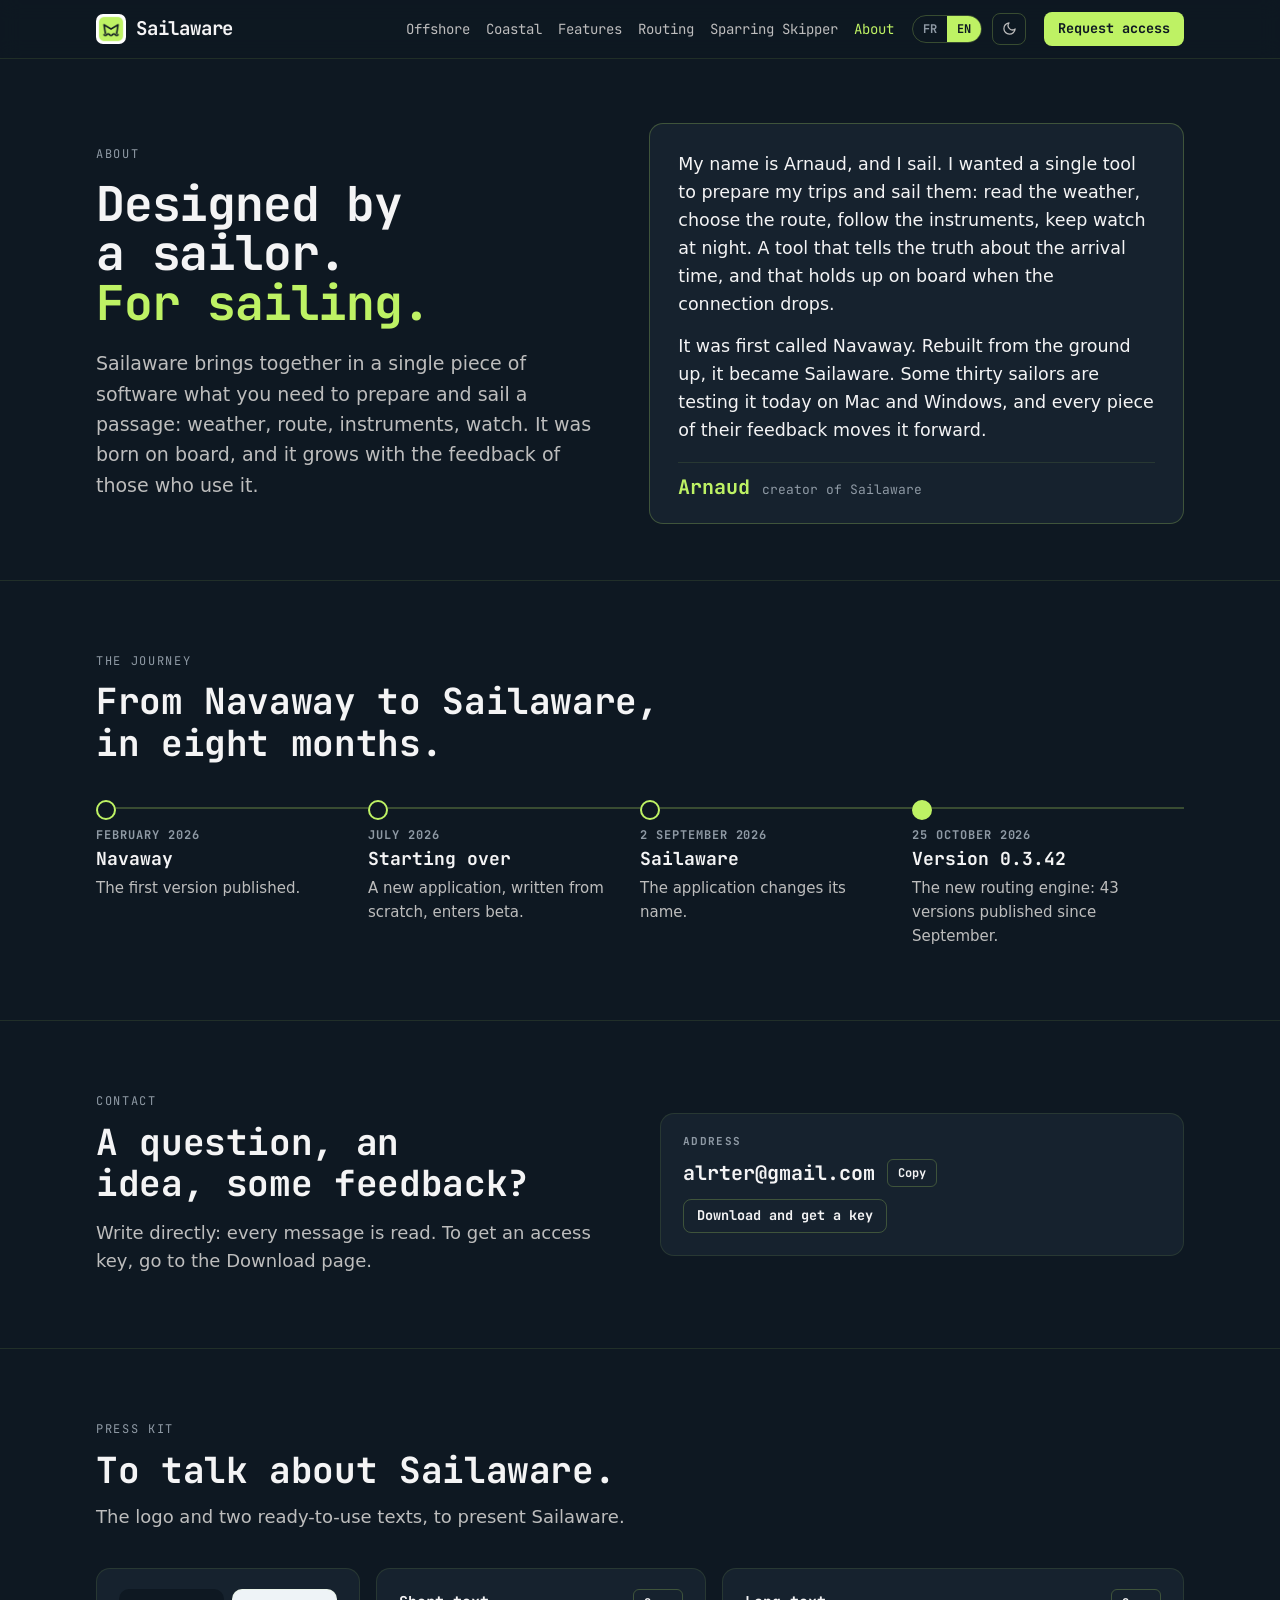
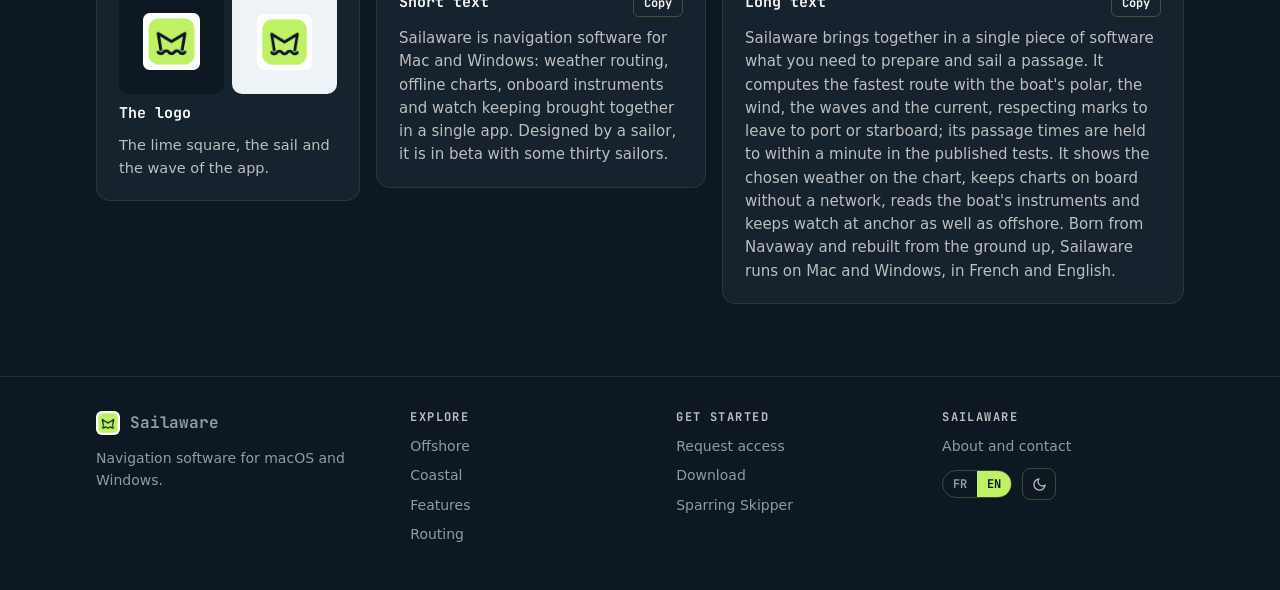
==== commit f904056e: "revert(site): les captures retirées de Fonctionnalités et du kit presse — des maquettes dessinées le" ====
--- a/about.html
+++ b/about.html
@@ -191,9 +191,6 @@
 .capture { margin: 0; aspect-ratio: 16 / 10; border: 1px dashed var(--line-strong); border-radius: 14px; background: repeating-linear-gradient(135deg, var(--surface) 0 14px, color-mix(in srgb, var(--surface) 72%, var(--bg)) 14px 28px); display: grid; place-items: center; text-align: center; padding: 18px; }
 .capture span { font: 500 12.5px/1.5 var(--mono); color: var(--dim); max-width: 24em; }
 .capture b { display: block; color: var(--muted); font-weight: 600; margin-bottom: 6px; letter-spacing: .12em; text-transform: uppercase; font-size: 11px; }
-.capture.image { background: var(--surface); border-style: solid; padding: 0; overflow: hidden; }
-.capture.image a, .capture.image img { display: block; width: 100%; height: 100%; }
-.capture.image img { object-fit: cover; }
 @media (max-width: 960px) {
   .hero .wrap.ap-hero, .duo-ap, .kit { grid-template-columns: minmax(0, 1fr); }
   .frise-ap, .regles { grid-template-columns: repeat(2, minmax(0, 1fr)); row-gap: 28px; }
@@ -279,7 +276,7 @@
     <div class="tete">
       <div class="eyebrow" data-en="Press kit">Kit presse</div>
       <h2 data-en="To talk about Sailaware.">Pour parler de Sailaware.</h2>
-      <p data-en="The logo, two ready-to-use texts and screenshots of the app, to present Sailaware.">Le logo, deux textes prêts à reprendre et des captures de l'application, pour présenter Sailaware.</p>
+      <p data-en="The logo and two ready-to-use texts, to present Sailaware.">Le logo et deux textes prêts à reprendre, pour présenter Sailaware.</p>
     </div>
     <div class="kit">
       <article class="kit-logo">
@@ -295,11 +292,7 @@
         <p id="long" data-en="Sailaware brings together in a single piece of software what you need to prepare and sail a passage. It computes the fastest route with the boat's polar, the wind, the waves and the current, respecting marks to leave to port or starboard; its passage times are held to within a minute in the published tests. It shows the chosen weather on the chart, keeps charts on board without a network, reads the boat's instruments and keeps watch at anchor as well as offshore. Born from Navaway and rebuilt from the ground up, Sailaware runs on Mac and Windows, in French and English.">Sailaware réunit dans un seul logiciel ce qui sert à préparer et à mener une navigation. Il calcule la route la plus rapide avec la polaire du bateau, le vent, les vagues et le courant, en respectant les marques à laisser à bâbord ou à tribord ; ses heures de passage sont tenues à moins d'une minute sur les essais publiés. Il affiche la météo choisie sur la carte, garde les cartes à bord sans réseau, lit les instruments du bord et veille au mouillage comme au large. Né de Navaway et refait de fond en comble, Sailaware fonctionne sur Mac et sur Windows, en français et en anglais.</p>
       </article>
     </div>
-    <div class="captures-kit">
-      <figure class="capture image"><a href="assets/shots/fn-routage.webp" target="_blank" rel="noopener"><img src="assets/shots/fn-routage.webp" alt="Le routage : l'éventail des isochrones et la route retenue." data-en-alt="Routing: the fan of isochrones and the chosen route." loading="lazy"></a></figure>
-      <figure class="capture image"><a href="assets/shots/fn-meteo.webp" target="_blank" rel="noopener"><img src="assets/shots/fn-meteo.webp" alt="La météo : le vent en particules et la frise du temps." data-en-alt="Weather: the wind as particles and the timeline." loading="lazy"></a></figure>
-      <figure class="capture image"><a href="assets/shots/fn-instruments.webp" target="_blank" rel="noopener"><img src="assets/shots/fn-instruments.webp" alt="Les instruments : la grille, de nuit." data-en-alt="Instruments: the grid, at night." loading="lazy"></a></figure>
-    </div>
+    <!-- captures du kit presse (routage, météo, instruments) : posées à la séance des captures -->
   </div>
 </section>
 </main>
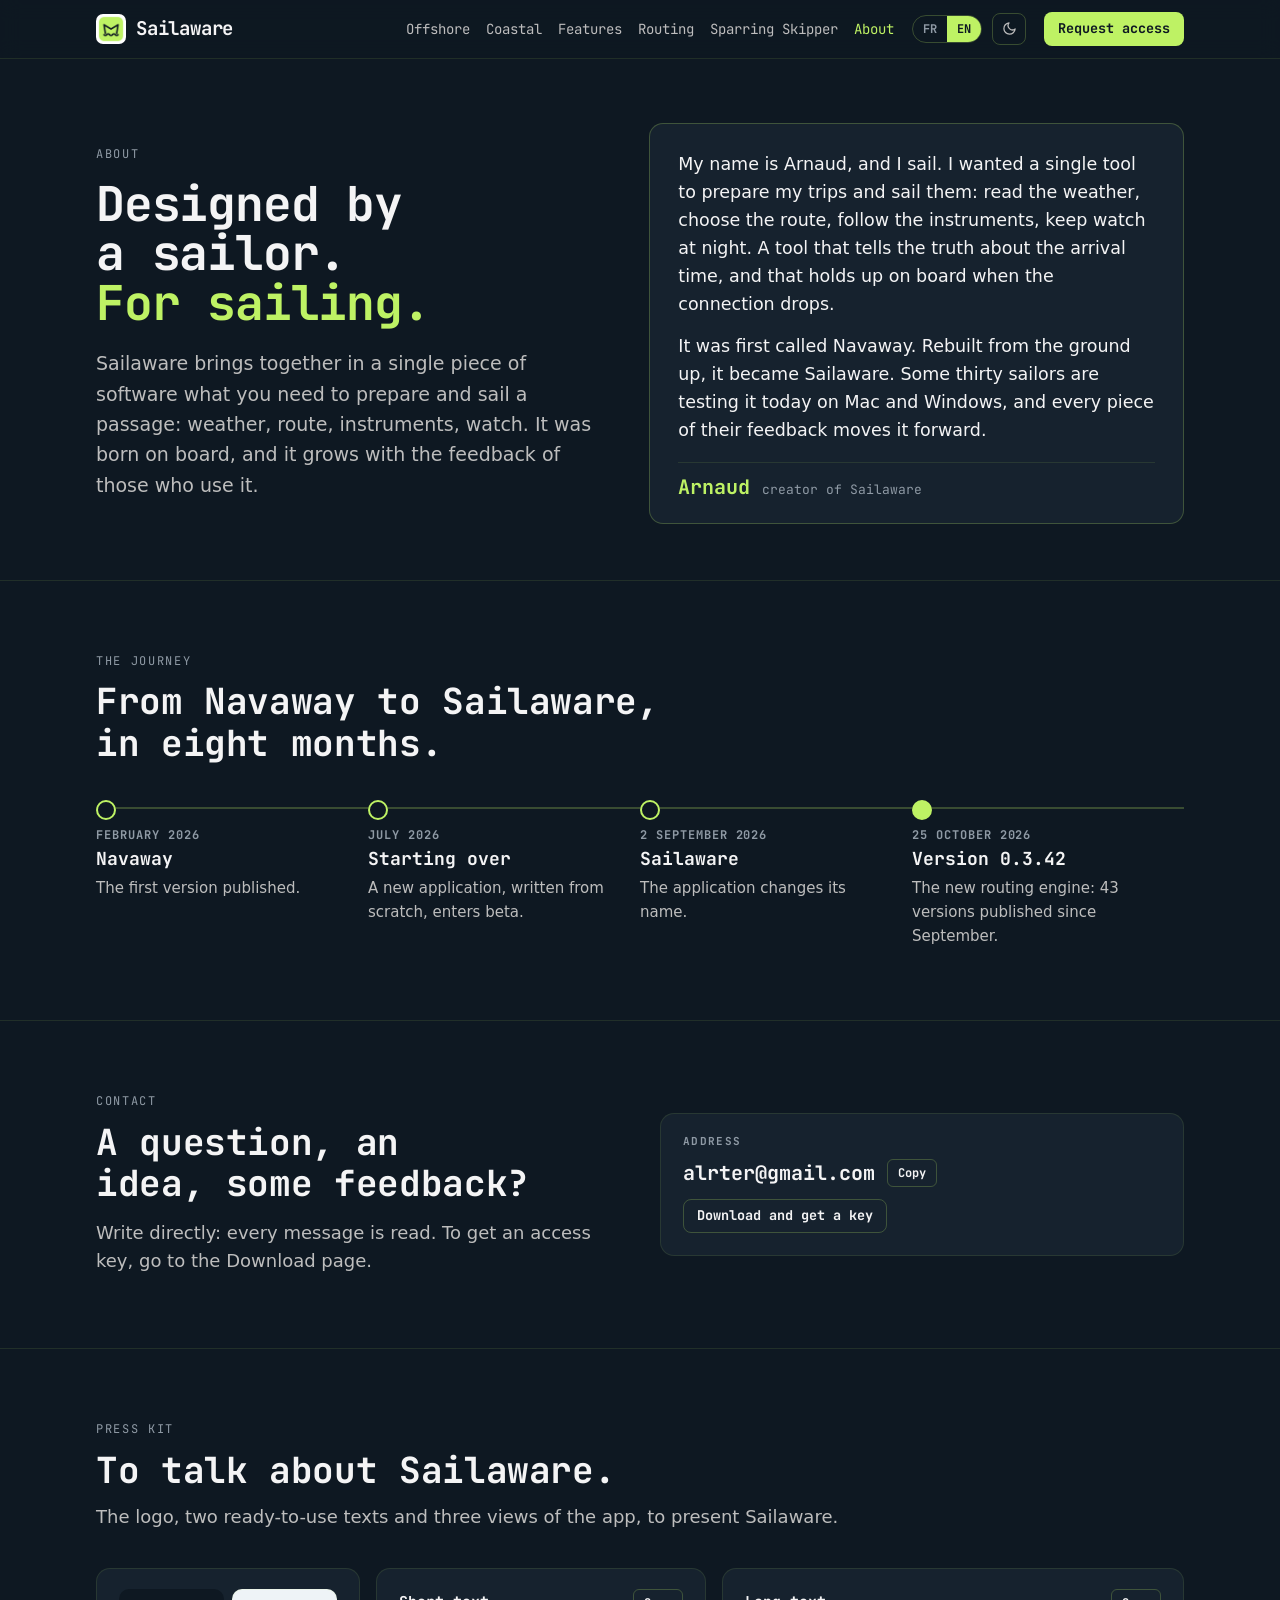
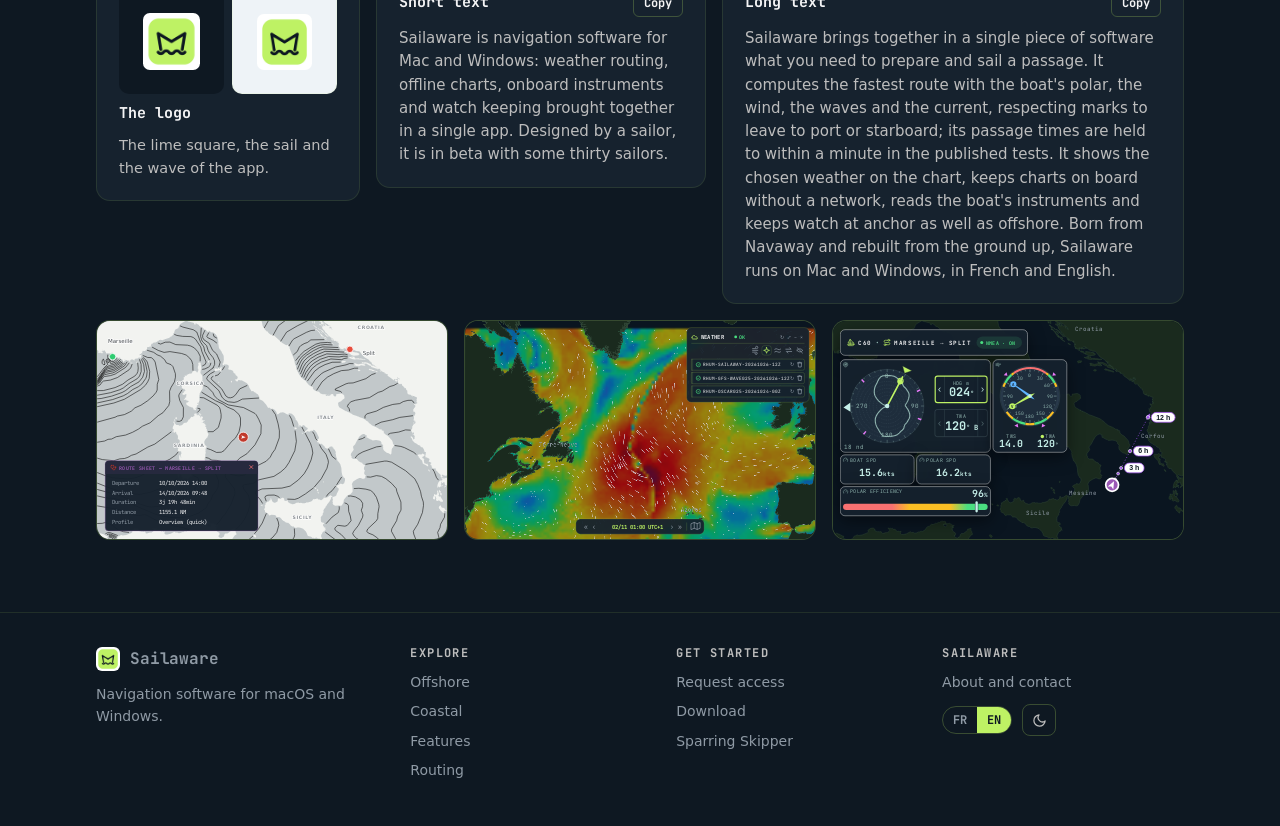
==== commit 70b18f14: "feat(site): des maquettes fidèles à l'application — dix domaines de Fonctionnalités, Offshore, Coast" ====
--- a/about.html
+++ b/about.html
@@ -14,6 +14,11 @@
 <meta property="og:locale:alternate" content="en_US">
 <link rel="stylesheet" href="assets/site.css">
 <script src="assets/site.js"></script>
+<script src="assets/scenes.js"></script>
+<script src="assets/maquettes/vent-atlantique.js"></script>
+<script src="assets/maquettes.js"></script>
+<script src="assets/maquettes/routage.js"></script>
+<script src="assets/maquettes/instruments.js"></script>
 <style>
 /* page Offshore */
 .duo { display: grid; grid-template-columns: minmax(0, 1fr) minmax(0, 1.1fr); gap: 48px; align-items: center; }
@@ -191,6 +196,8 @@
 .capture { margin: 0; aspect-ratio: 16 / 10; border: 1px dashed var(--line-strong); border-radius: 14px; background: repeating-linear-gradient(135deg, var(--surface) 0 14px, color-mix(in srgb, var(--surface) 72%, var(--bg)) 14px 28px); display: grid; place-items: center; text-align: center; padding: 18px; }
 .capture span { font: 500 12.5px/1.5 var(--mono); color: var(--dim); max-width: 24em; }
 .capture b { display: block; color: var(--muted); font-weight: 600; margin-bottom: 6px; letter-spacing: .12em; text-transform: uppercase; font-size: 11px; }
+.capture.maquette { background: var(--sea); border-style: solid; padding: 0; overflow: hidden; display: block; }
+.capture.maquette svg { display: block; width: 100%; height: 100%; }
 @media (max-width: 960px) {
   .hero .wrap.ap-hero, .duo-ap, .kit { grid-template-columns: minmax(0, 1fr); }
   .frise-ap, .regles { grid-template-columns: repeat(2, minmax(0, 1fr)); row-gap: 28px; }
@@ -276,7 +283,7 @@
     <div class="tete">
       <div class="eyebrow" data-en="Press kit">Kit presse</div>
       <h2 data-en="To talk about Sailaware.">Pour parler de Sailaware.</h2>
-      <p data-en="The logo and two ready-to-use texts, to present Sailaware.">Le logo et deux textes prêts à reprendre, pour présenter Sailaware.</p>
+      <p data-en="The logo, two ready-to-use texts and three views of the app, to present Sailaware.">Le logo, deux textes prêts à reprendre et trois aperçus de l'application, pour présenter Sailaware.</p>
     </div>
     <div class="kit">
       <article class="kit-logo">
@@ -292,7 +299,7 @@
         <p id="long" data-en="Sailaware brings together in a single piece of software what you need to prepare and sail a passage. It computes the fastest route with the boat's polar, the wind, the waves and the current, respecting marks to leave to port or starboard; its passage times are held to within a minute in the published tests. It shows the chosen weather on the chart, keeps charts on board without a network, reads the boat's instruments and keeps watch at anchor as well as offshore. Born from Navaway and rebuilt from the ground up, Sailaware runs on Mac and Windows, in French and English.">Sailaware réunit dans un seul logiciel ce qui sert à préparer et à mener une navigation. Il calcule la route la plus rapide avec la polaire du bateau, le vent, les vagues et le courant, en respectant les marques à laisser à bâbord ou à tribord ; ses heures de passage sont tenues à moins d'une minute sur les essais publiés. Il affiche la météo choisie sur la carte, garde les cartes à bord sans réseau, lit les instruments du bord et veille au mouillage comme au large. Né de Navaway et refait de fond en comble, Sailaware fonctionne sur Mac et sur Windows, en français et en anglais.</p>
       </article>
     </div>
-    <!-- captures du kit presse (routage, météo, instruments) : posées à la séance des captures -->
+    <div class="captures-kit" id="kit-maquettes"></div>
   </div>
 </section>
 </main>
@@ -322,6 +329,19 @@
       else { repli(text); fait(); }
     });
   });
+
+  // le kit presse : trois maquettes de l'application (assets/maquettes.js), celles de la page Fonctionnalités
+  var KIT = [["routage", "Le routage : l'éventail des isochrones et la route retenue.", "Routing: the fan of isochrones and the chosen route."],
+    ["meteo", "La météo : un vrai vent en particules, la frise du temps et le widget Météo.", "Weather: real wind as particles, the timeline and the Weather widget."],
+    ["instruments", "Les instruments : la grille du bord, de nuit.", "Instruments: the onboard grid, at night."]];
+  function kit() {
+    var k = document.getElementById("kit-maquettes"); if (!k || !window.MAQUETTES) return;
+    k.innerHTML = KIT.filter(function (m) { return MAQUETTES[m[0]]; }).map(function (m) {
+      return '<figure class="capture maquette" role="img" aria-label="' + SW.t(m[1], m[2]) + '">' + MAQUETTES[m[0]]() + "</figure>";
+    }).join("");
+    MAQUETTES_ANIMER(k);
+  }
+  kit(); document.addEventListener("langue", kit);
 })();
 </script>
 </body>
--- a/assets/site.css
+++ b/assets/site.css
@@ -15,6 +15,7 @@
   --iso: #4ecdc4; --route: #bef264;
   --c-wind: #4ECDC4; --c-speed: #F472B6; --c-heading: #F1C40F; --c-time: #FCA5A5; --c-cap: #E879F9; --c-current: #4FC3F7;
   --banner: #f59e0b;
+  --danger: #f87171; --success: #4ade80; --warning: #fbbf24; /* index.css de l'application, nuit */
   --mono: "JetBrains Mono", ui-monospace, SFMono-Regular, Menlo, monospace;
   --sans: "IBM Plex Sans", system-ui, -apple-system, "Segoe UI", sans-serif;
   color-scheme: dark;
@@ -28,6 +29,7 @@
   --iso: #0b7d74; --route: #4d7c0f;
   --c-wind: #037063; --c-speed: #BD1E65; --c-heading: #916903; --c-time: #C61908; --c-cap: #a21caf; --c-current: #096B94;
   --banner: #945104;
+  --danger: #dc2626; --success: #0f7033; --warning: #945104; /* index.css de l'application, jour */
   color-scheme: light;
 } }
 :root[data-theme="light"] {
@@ -39,6 +41,7 @@
   --iso: #0b7d74; --route: #4d7c0f;
   --c-wind: #037063; --c-speed: #BD1E65; --c-heading: #916903; --c-time: #C61908; --c-cap: #a21caf; --c-current: #096B94;
   --banner: #945104;
+  --danger: #dc2626; --success: #0f7033; --warning: #945104; /* index.css de l'application, jour */
   color-scheme: light;
 }
 
@@ -277,3 +280,40 @@
 @media (max-width: 620px) {
   header.top .outils .icon-btn { display: none; }
 }
+
+/* les maquettes dessinées (assets/maquettes.js, assets/maquettes/*.js) : formes et couleurs relevées dans l'application */
+.mq-lieu { font: 500 10px var(--mono); fill: var(--dim); }
+.mq-vecteur { stroke: #E74C3C; stroke-width: 1.5; stroke-opacity: .5; stroke-dasharray: 4 3; }
+.mq-cible { fill: #E74C3C; stroke: rgb(0 0 0 / .4); stroke-width: .6; }
+.mq-clignote { animation: mq-clignote 1s steps(1, end) infinite; }
+@keyframes mq-clignote { 50% { opacity: .25; } }
+@media (prefers-reduced-motion: reduce) { .mq-clignote { animation: none; } }
+.mq-foi { stroke: #A855F7; stroke-width: 1.6; stroke-dasharray: 5 4; }
+.mq-etiq { font-family: var(--mono); paint-order: stroke; stroke: var(--sea); stroke-width: 3px; stroke-linejoin: round; }
+.mq-nom { font-size: 10px; font-weight: 600; fill: var(--fg); }
+.mq-l2 { font-size: 9px; fill: var(--muted); }
+.mq-l2.mq-collision { fill: #ef4444; font-weight: 700; }
+.mq-l2.mq-vigilance { fill: #f39c12; font-weight: 700; }
+.mq-panneau rect { fill: var(--surface); fill-opacity: .95; stroke: var(--line-strong); }
+.mq-panneau text { font-family: var(--mono); }
+.mq-p-tete { font-size: 9.5px; font-weight: 700; fill: var(--accent); text-transform: uppercase; letter-spacing: .06em; }
+.mq-p-filet { stroke: var(--line-strong); }
+.mq-p-nom { font-size: 9.5px; font-weight: 600; fill: var(--fg); }
+.mq-p-meta { font-size: 8.5px; fill: var(--dim); }
+.mq-p-lien { font-size: 9px; fill: var(--accent); text-decoration: underline; }
+.mq-anime { position: relative; width: 100%; height: 100%; }
+.mq-anime canvas, .mq-anime svg { position: absolute; inset: 0; width: 100%; height: 100%; object-fit: cover; }
+.mq-blanc { fill: var(--fg); }
+.mq-ok { font: 700 8.5px var(--mono); fill: #4ade80; }
+.mq-gris { font: 500 8.5px var(--mono); fill: var(--dim); }
+.mq-gros { font-size: 11px; }
+.mq-heure { font: 700 9.5px var(--mono); fill: var(--accent); }
+.mq-fichier { font: 500 7.6px var(--mono); fill: var(--fg); }
+.mq-ligne { fill: var(--surface-2); }
+.mq-actif { fill: color-mix(in srgb, var(--accent) 18%, transparent); }
+.mq-trait, .mq-trait-acc { fill: none; stroke-width: 1.2; stroke-linecap: round; stroke-linejoin: round; }
+.mq-trait { stroke: var(--dim); }
+.mq-trait-acc { stroke: var(--accent); }
+/* le cadre d'une maquette posée dans une page (<figure class="ecran-maquette" data-maquette="…">) */
+.ecran-maquette { margin: 0; aspect-ratio: 16 / 10; border-radius: 14px; overflow: hidden; border: 1px solid var(--line-strong); background: var(--sea); box-shadow: 0 30px 80px -40px rgb(0 0 0 / .6); }
+.ecran-maquette svg { display: block; width: 100%; height: 100%; }
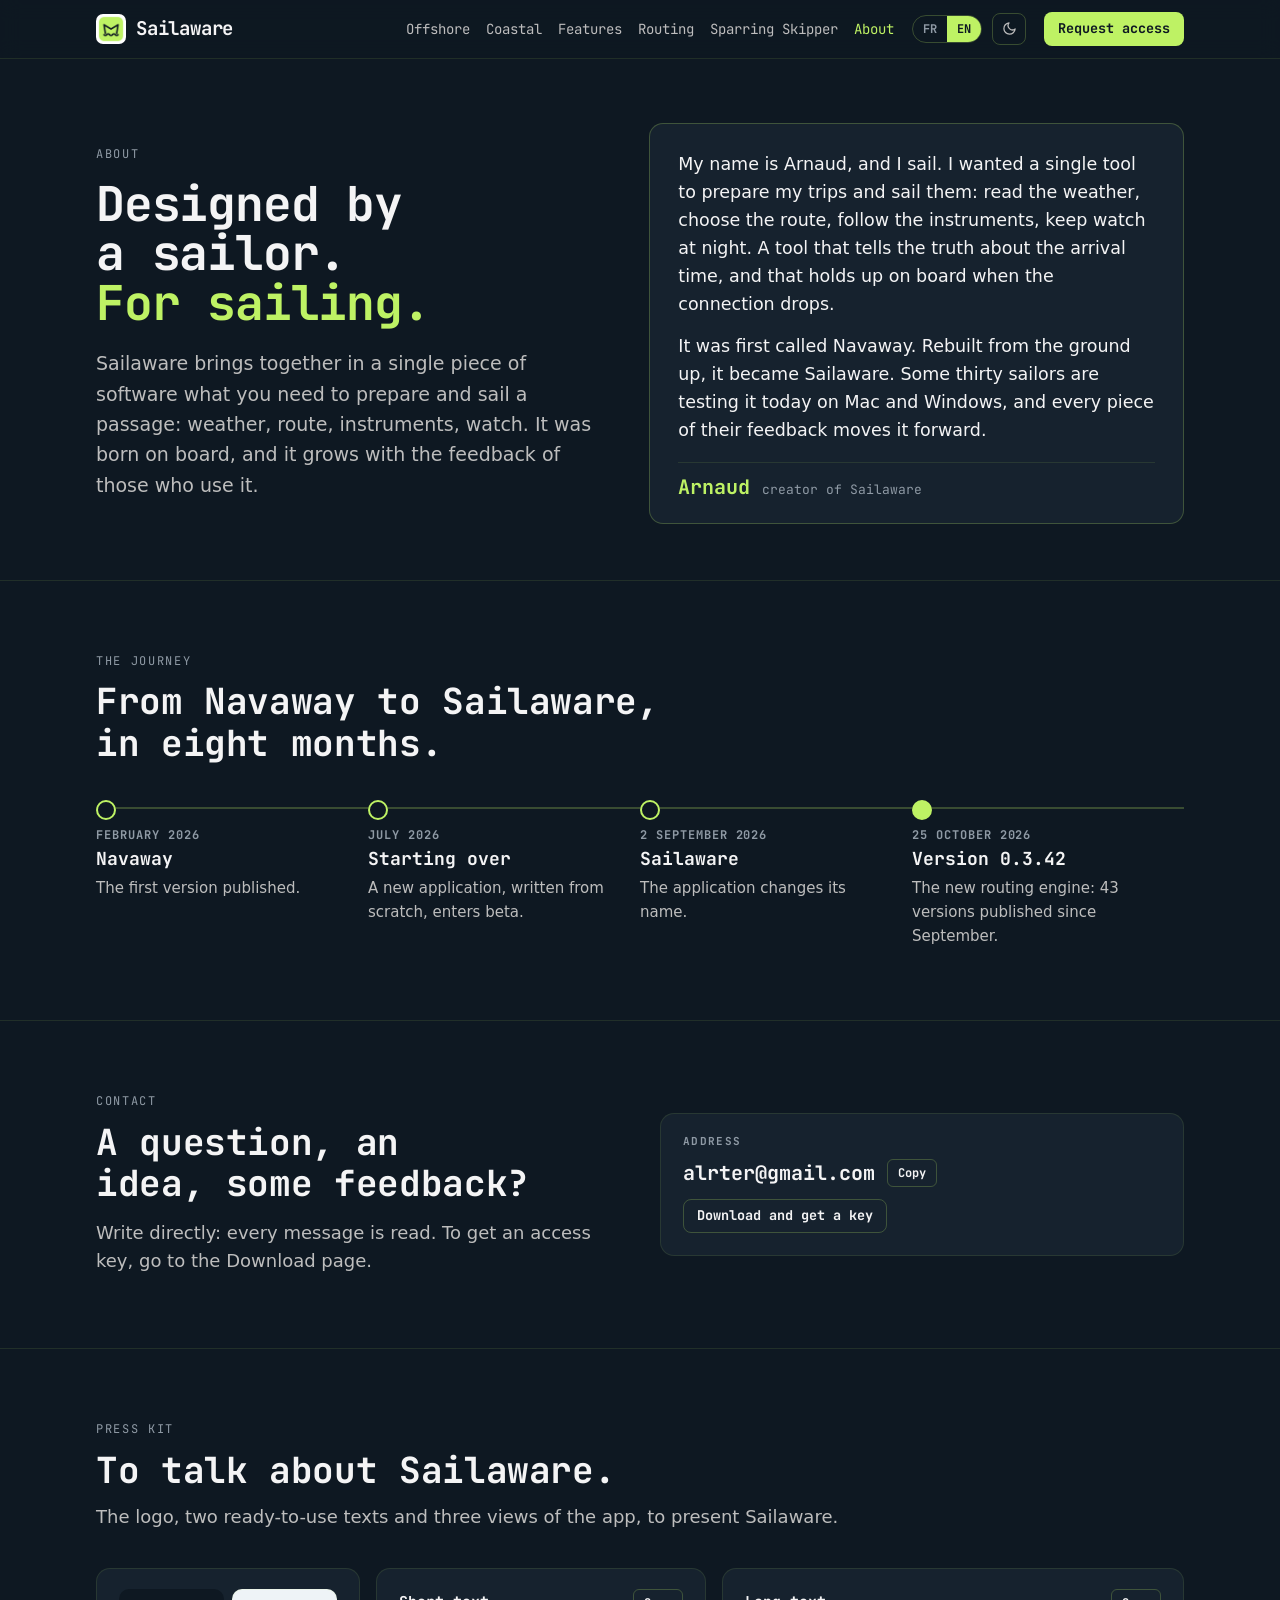
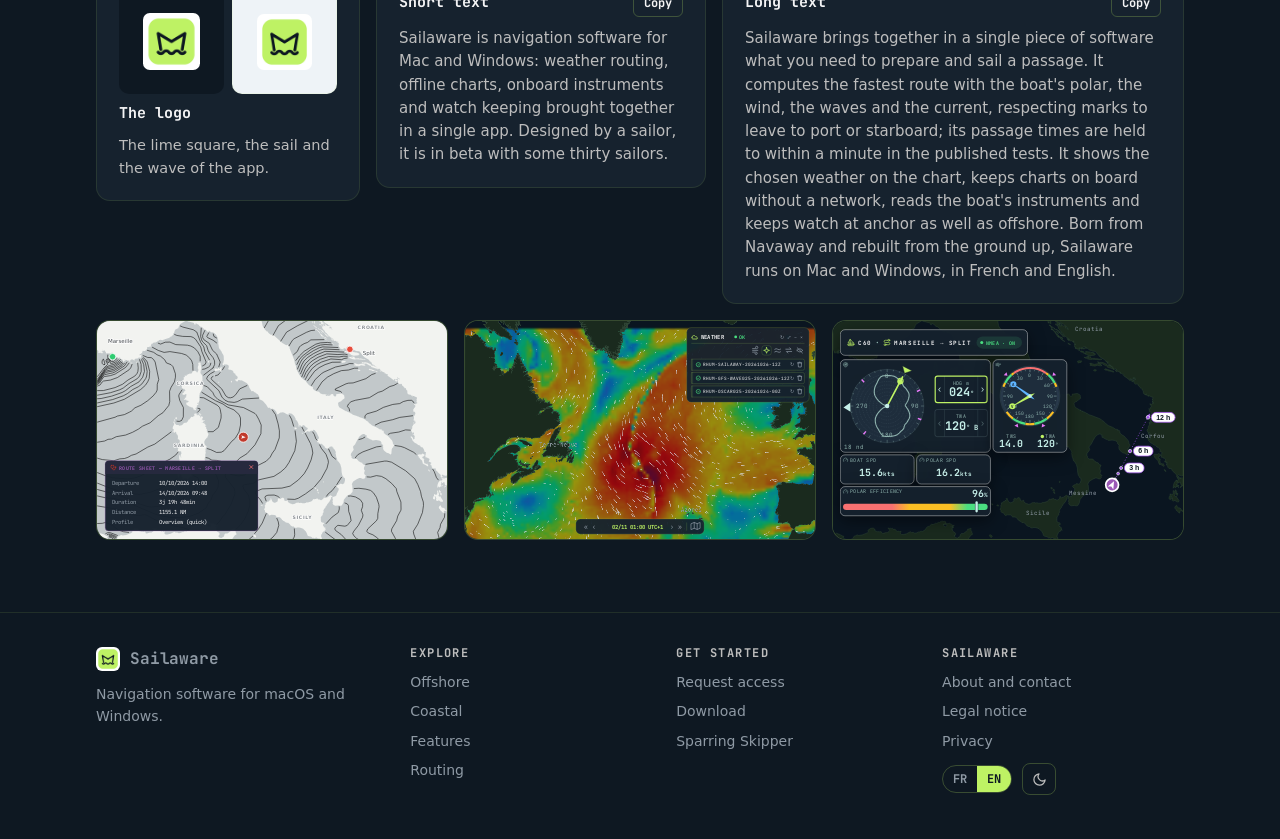
==== commit 09d692d6: "feat(site): mentions légales et confidentialité, liées au pied de chaque page (8.1) - mentions-legal" ====
--- a/about.html
+++ b/about.html
@@ -309,7 +309,7 @@
     <div><a class="marque" href="index.html" style="font-size:16px"><img alt="" src="assets/logo.png" style="width:24px;height:24px;border-radius:6px">Sailaware</a><p style="margin-top:12px" data-en="Navigation software for macOS and Windows.">Logiciel de navigation pour macOS et Windows.</p></div>
     <div><h4 data-en="Explore">Naviguer</h4><ul><li><a href="offshore.html">Offshore</a></li><li><a href="coastal.html">Coastal</a></li><li><a href="features.html" data-en="Features">Fonctionnalités</a></li><li><a href="routing.html" data-en="Routing">Le routage</a></li></ul></div>
     <div><h4 data-en="Get started">Commencer</h4><ul><li><a href="download.html#acces" data-en="Request access">Demander l'accès</a></li><li><a href="download.html" data-en="Download">Télécharger</a></li><li><a href="sparring-skipper.html">Sparring Skipper</a></li></ul></div>
-    <div><h4>Sailaware</h4><ul><li><a href="about.html" data-en="About and contact">À propos et contact</a></li><li class="reglages"><div class="pill-toggle" role="group" aria-label="Langue" data-en-aria-label="Language"><button type="button" data-lang="fr" aria-pressed="true">FR</button><button type="button" data-lang="en" aria-pressed="false">EN</button></div><button class="icon-btn theme-btn" type="button" aria-label="Basculer jour / nuit" data-en-aria-label="Switch day / night"><svg width="15" height="15" viewBox="0 0 24 24" fill="none" stroke="currentColor" stroke-width="2" stroke-linecap="round" stroke-linejoin="round"><path d="M21 12.79A9 9 0 1 1 11.21 3 7 7 0 0 0 21 12.79z"/></svg></button></li></ul></div>
+    <div><h4>Sailaware</h4><ul><li><a href="about.html" data-en="About and contact">À propos et contact</a></li><li><a href="mentions-legales.html" data-en="Legal notice">Mentions légales</a></li><li><a href="confidentialite.html" data-en="Privacy">Confidentialité</a></li><li class="reglages"><div class="pill-toggle" role="group" aria-label="Langue" data-en-aria-label="Language"><button type="button" data-lang="fr" aria-pressed="true">FR</button><button type="button" data-lang="en" aria-pressed="false">EN</button></div><button class="icon-btn theme-btn" type="button" aria-label="Basculer jour / nuit" data-en-aria-label="Switch day / night"><svg width="15" height="15" viewBox="0 0 24 24" fill="none" stroke="currentColor" stroke-width="2" stroke-linecap="round" stroke-linejoin="round"><path d="M21 12.79A9 9 0 1 1 11.21 3 7 7 0 0 0 21 12.79z"/></svg></button></li></ul></div>
   </div>
 </footer>
 
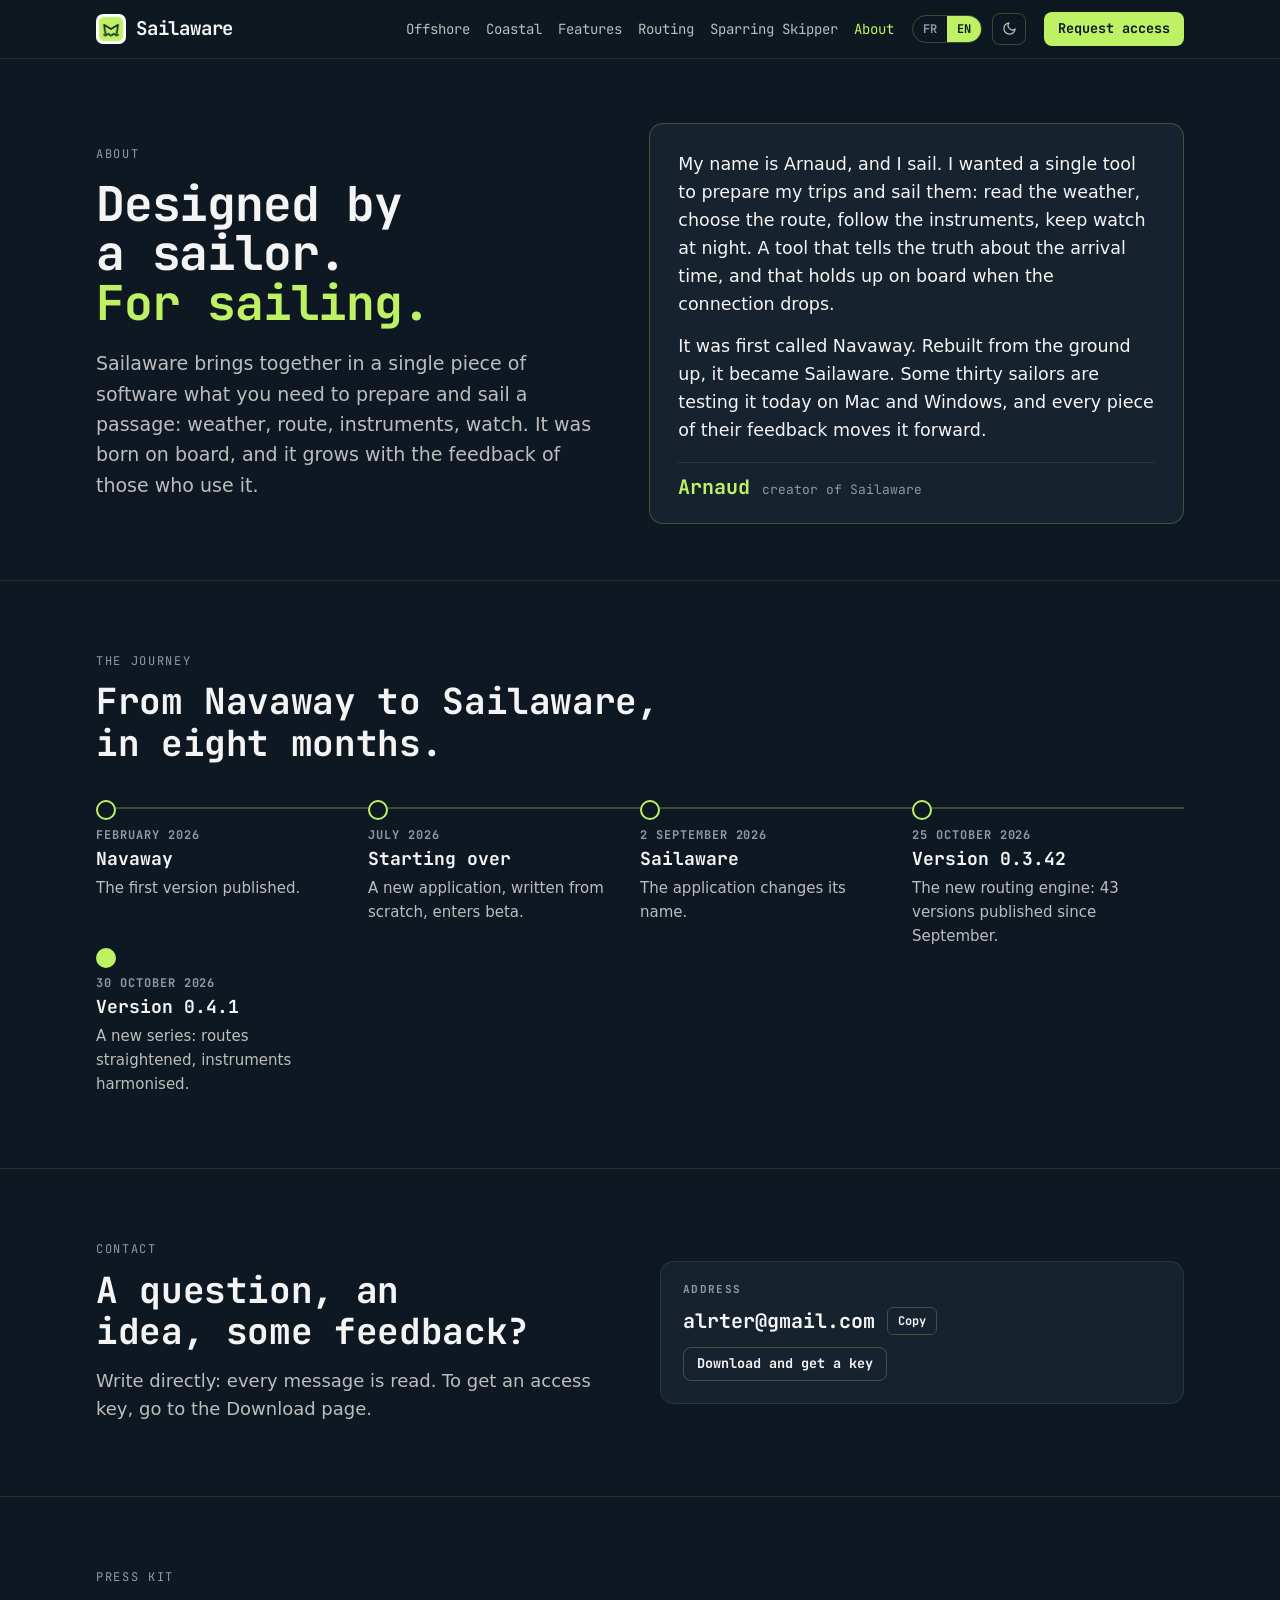
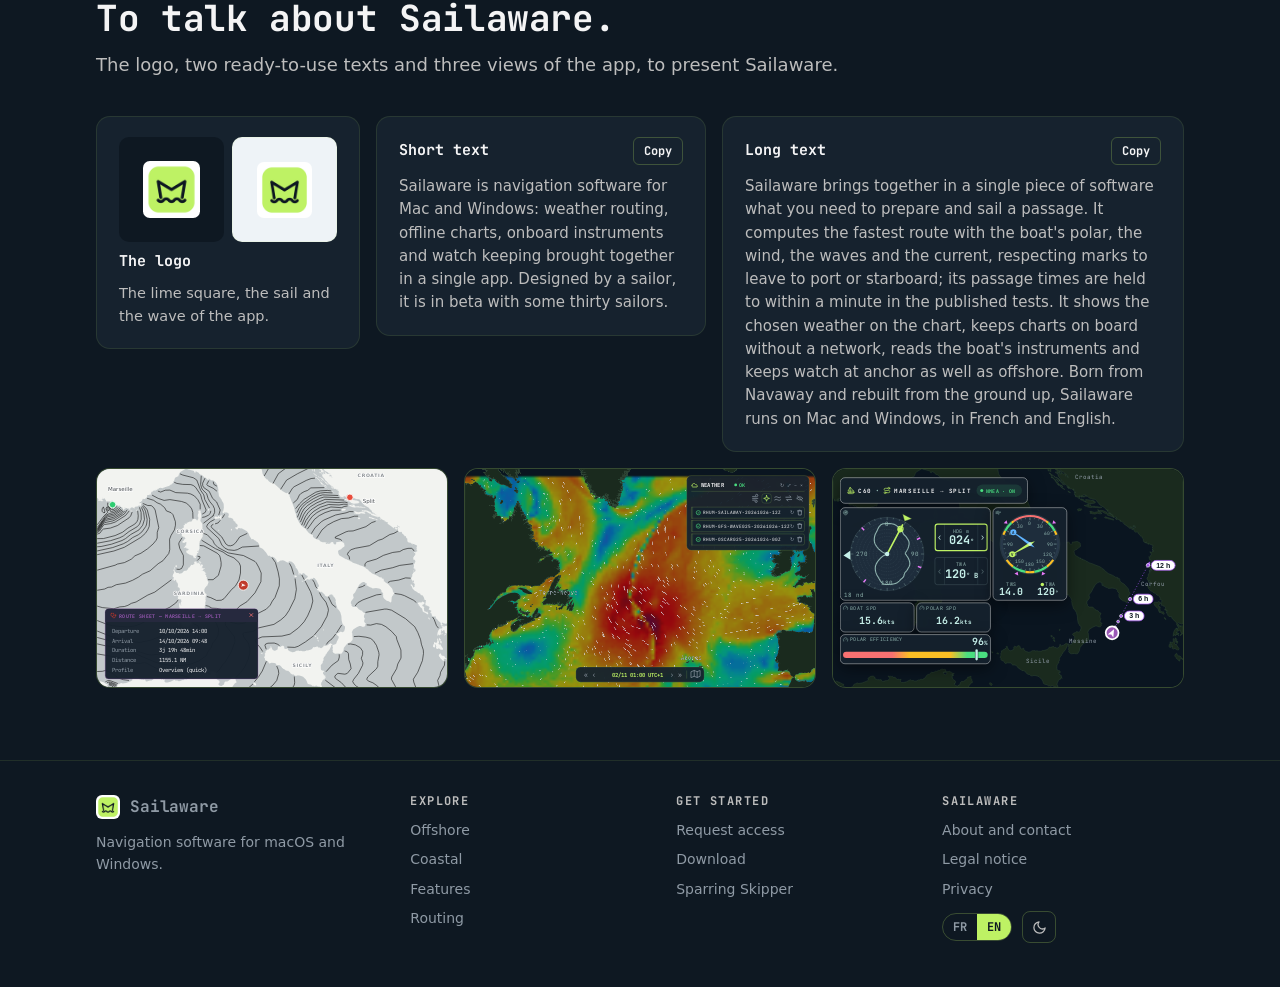
==== commit c324daba: "feat(site): la version 0.4.1 — carte des nouveautés, page de téléchargement, frise de la page À prop" ====
--- a/about.html
+++ b/about.html
@@ -258,7 +258,8 @@
       <li><span class="quand" data-en="February 2026">Février 2026</span><b>Navaway</b><span data-en="The first version published.">La première version publiée.</span></li>
       <li><span class="quand" data-en="July 2026">Juillet 2026</span><b data-en="Starting over">Tout refaire</b><span data-en="A new application, written from scratch, enters beta.">Une nouvelle application, écrite de zéro, entre en bêta.</span></li>
       <li><span class="quand" data-en="2 September 2026">2 septembre 2026</span><b>Sailaware</b><span data-en="The application changes its name.">L'application change de nom.</span></li>
-      <li class="maintenant"><span class="quand" data-en="25 October 2026">25 octobre 2026</span><b>Version 0.3.42</b><span data-en="The new routing engine: 43 versions published since September.">Le nouveau moteur de routage : 43 versions publiées depuis septembre.</span></li>
+      <li><span class="quand" data-en="25 October 2026">25 octobre 2026</span><b>Version 0.3.42</b><span data-en="The new routing engine: 43 versions published since September.">Le nouveau moteur de routage : 43 versions publiées depuis septembre.</span></li>
+      <li class="maintenant"><span class="quand" data-en="30 October 2026">30 octobre 2026</span><b>Version 0.4.1</b><span data-en="A new series: routes straightened, instruments harmonised.">Une nouvelle série : des routes redressées, des instruments harmonisés.</span></li>
     </ol>
   </div>
 </section>
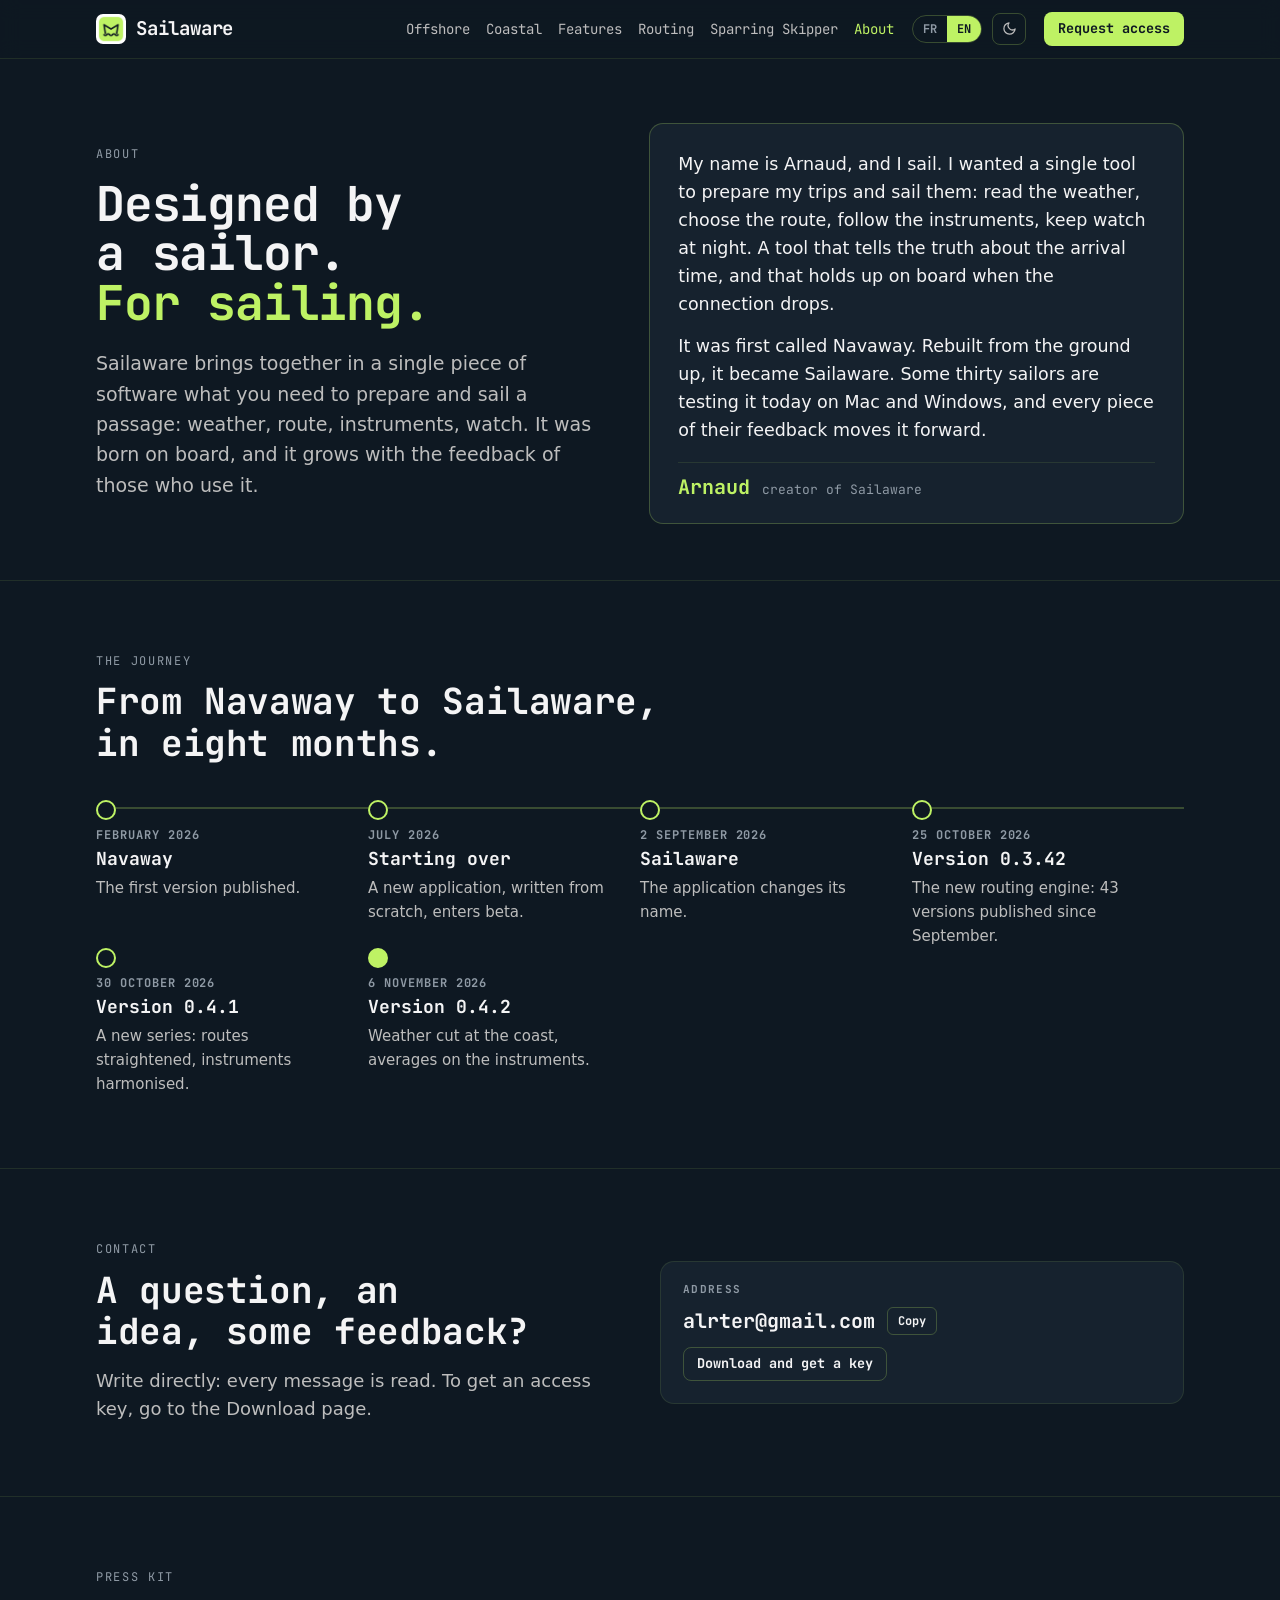
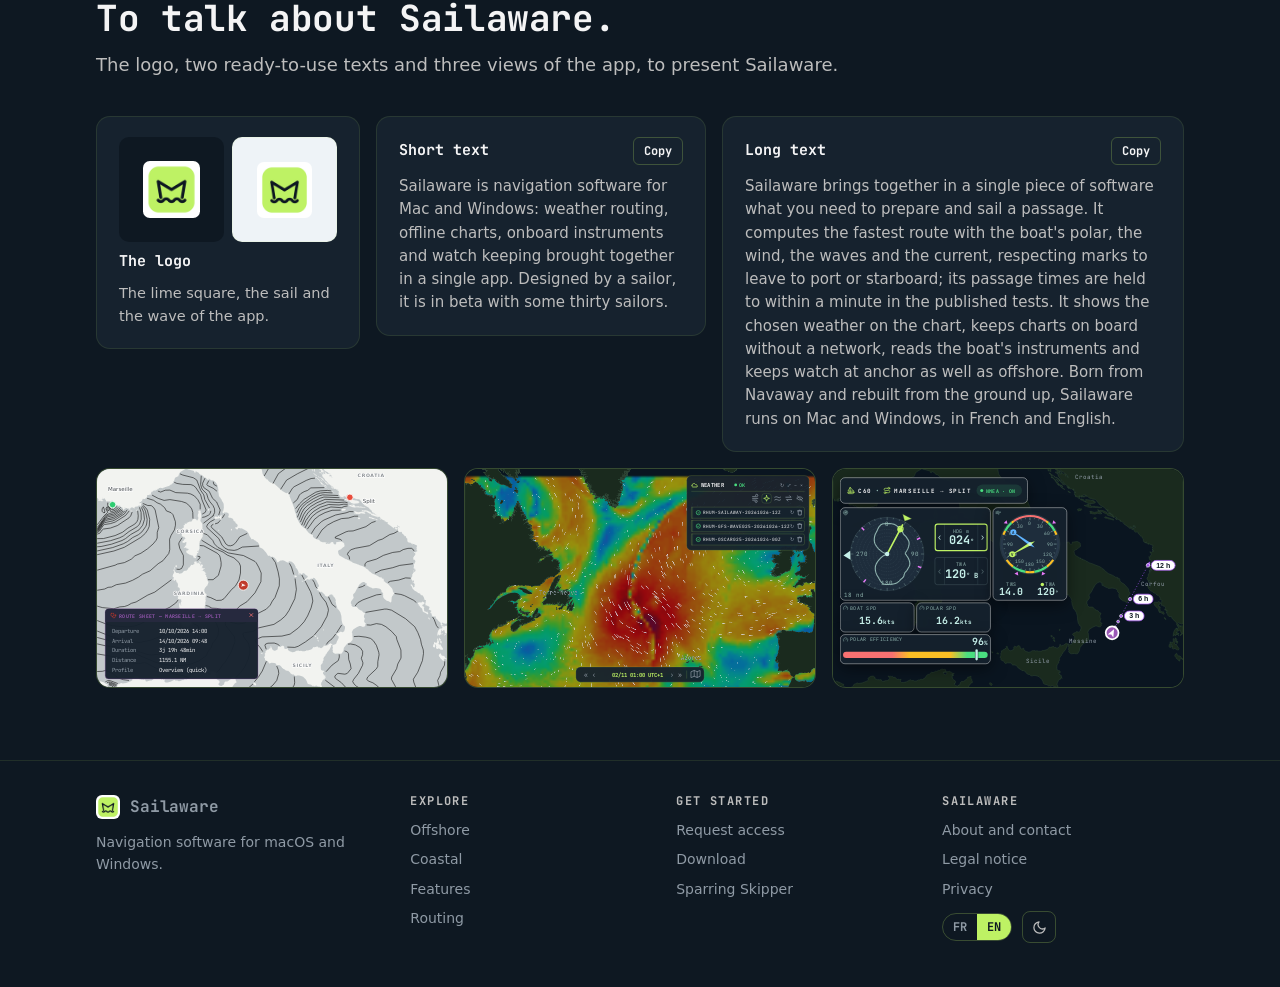
==== commit 75bc317a: "feat(site): la version 0.4.2 — carte des nouveautés, page de téléchargement, frise de la page À prop" ====
--- a/about.html
+++ b/about.html
@@ -259,7 +259,8 @@
       <li><span class="quand" data-en="July 2026">Juillet 2026</span><b data-en="Starting over">Tout refaire</b><span data-en="A new application, written from scratch, enters beta.">Une nouvelle application, écrite de zéro, entre en bêta.</span></li>
       <li><span class="quand" data-en="2 September 2026">2 septembre 2026</span><b>Sailaware</b><span data-en="The application changes its name.">L'application change de nom.</span></li>
       <li><span class="quand" data-en="25 October 2026">25 octobre 2026</span><b>Version 0.3.42</b><span data-en="The new routing engine: 43 versions published since September.">Le nouveau moteur de routage : 43 versions publiées depuis septembre.</span></li>
-      <li class="maintenant"><span class="quand" data-en="30 October 2026">30 octobre 2026</span><b>Version 0.4.1</b><span data-en="A new series: routes straightened, instruments harmonised.">Une nouvelle série : des routes redressées, des instruments harmonisés.</span></li>
+      <li><span class="quand" data-en="30 October 2026">30 octobre 2026</span><b>Version 0.4.1</b><span data-en="A new series: routes straightened, instruments harmonised.">Une nouvelle série : des routes redressées, des instruments harmonisés.</span></li>
+      <li class="maintenant"><span class="quand" data-en="6 November 2026">6 novembre 2026</span><b>Version 0.4.2</b><span data-en="Weather cut at the coast, averages on the instruments.">La météo découpée à la côte, des moyennes aux instruments.</span></li>
     </ol>
   </div>
 </section>
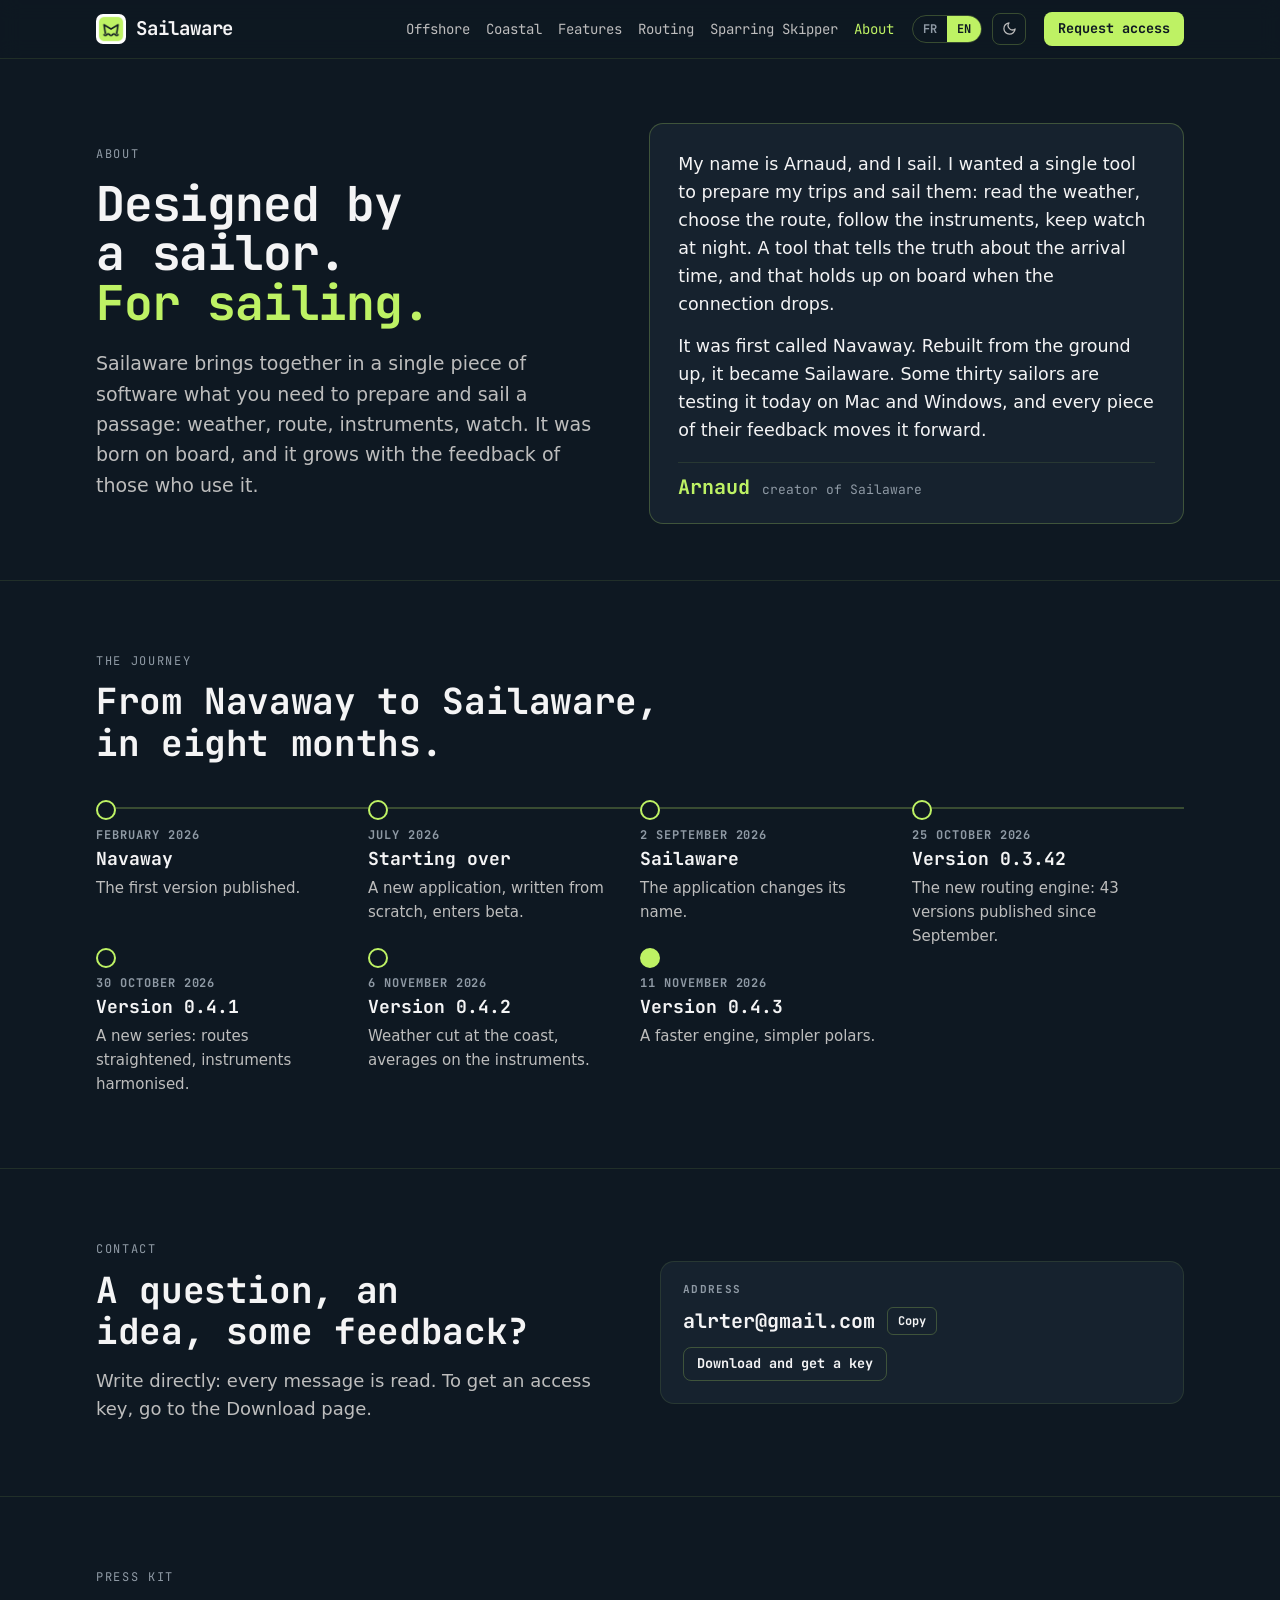
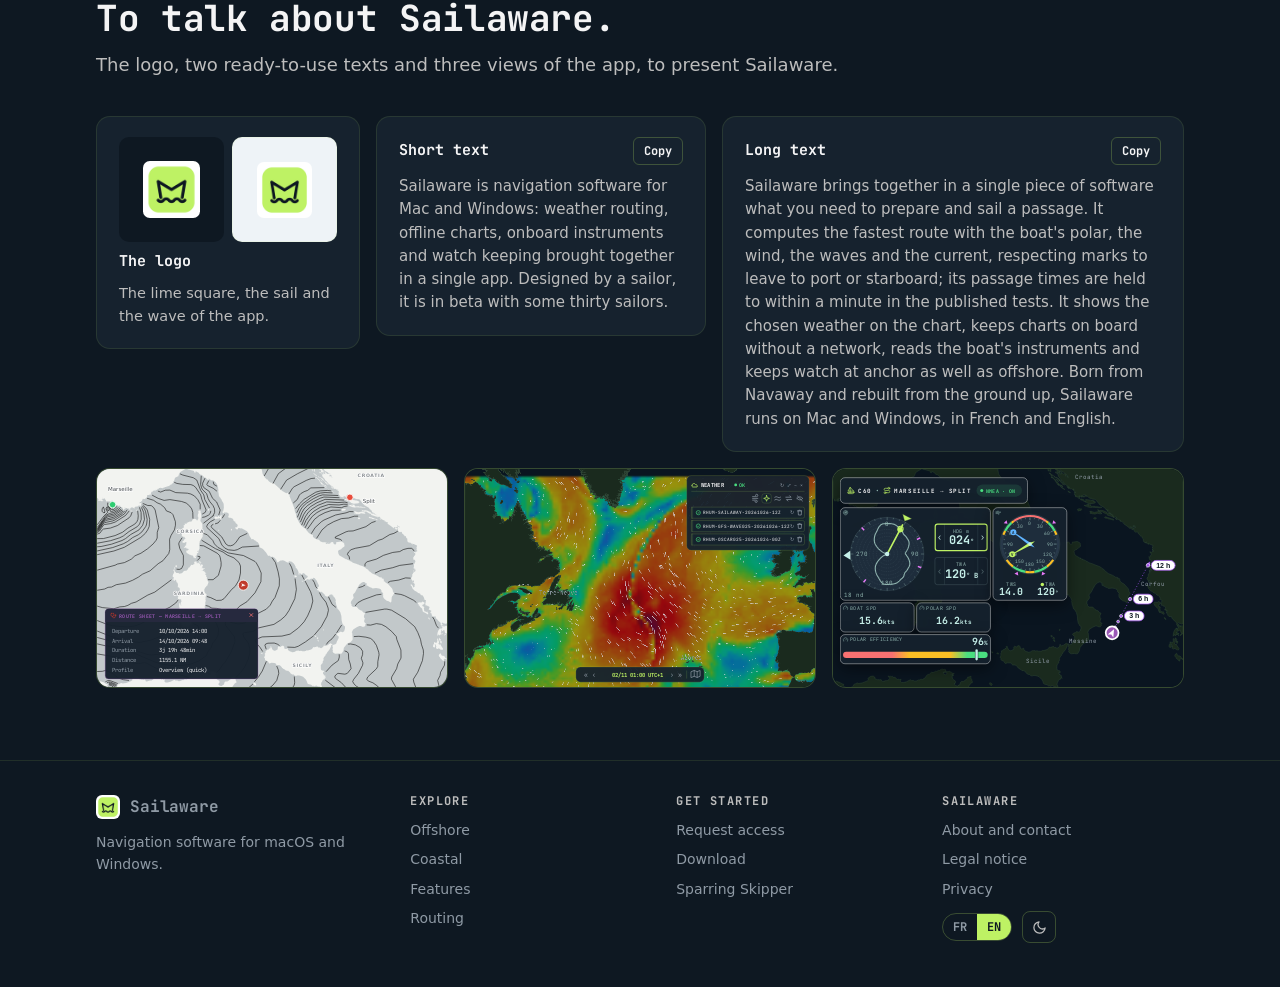
==== commit fefe4f94: "feat(site): la version 0.4.3 — carte des nouveautés, page de téléchargement, frise de la page À prop" ====
--- a/about.html
+++ b/about.html
@@ -260,7 +260,8 @@
       <li><span class="quand" data-en="2 September 2026">2 septembre 2026</span><b>Sailaware</b><span data-en="The application changes its name.">L'application change de nom.</span></li>
       <li><span class="quand" data-en="25 October 2026">25 octobre 2026</span><b>Version 0.3.42</b><span data-en="The new routing engine: 43 versions published since September.">Le nouveau moteur de routage : 43 versions publiées depuis septembre.</span></li>
       <li><span class="quand" data-en="30 October 2026">30 octobre 2026</span><b>Version 0.4.1</b><span data-en="A new series: routes straightened, instruments harmonised.">Une nouvelle série : des routes redressées, des instruments harmonisés.</span></li>
-      <li class="maintenant"><span class="quand" data-en="6 November 2026">6 novembre 2026</span><b>Version 0.4.2</b><span data-en="Weather cut at the coast, averages on the instruments.">La météo découpée à la côte, des moyennes aux instruments.</span></li>
+      <li><span class="quand" data-en="6 November 2026">6 novembre 2026</span><b>Version 0.4.2</b><span data-en="Weather cut at the coast, averages on the instruments.">La météo découpée à la côte, des moyennes aux instruments.</span></li>
+      <li class="maintenant"><span class="quand" data-en="11 November 2026">11 novembre 2026</span><b>Version 0.4.3</b><span data-en="A faster engine, simpler polars.">Un moteur plus rapide, des polaires plus simples.</span></li>
     </ol>
   </div>
 </section>
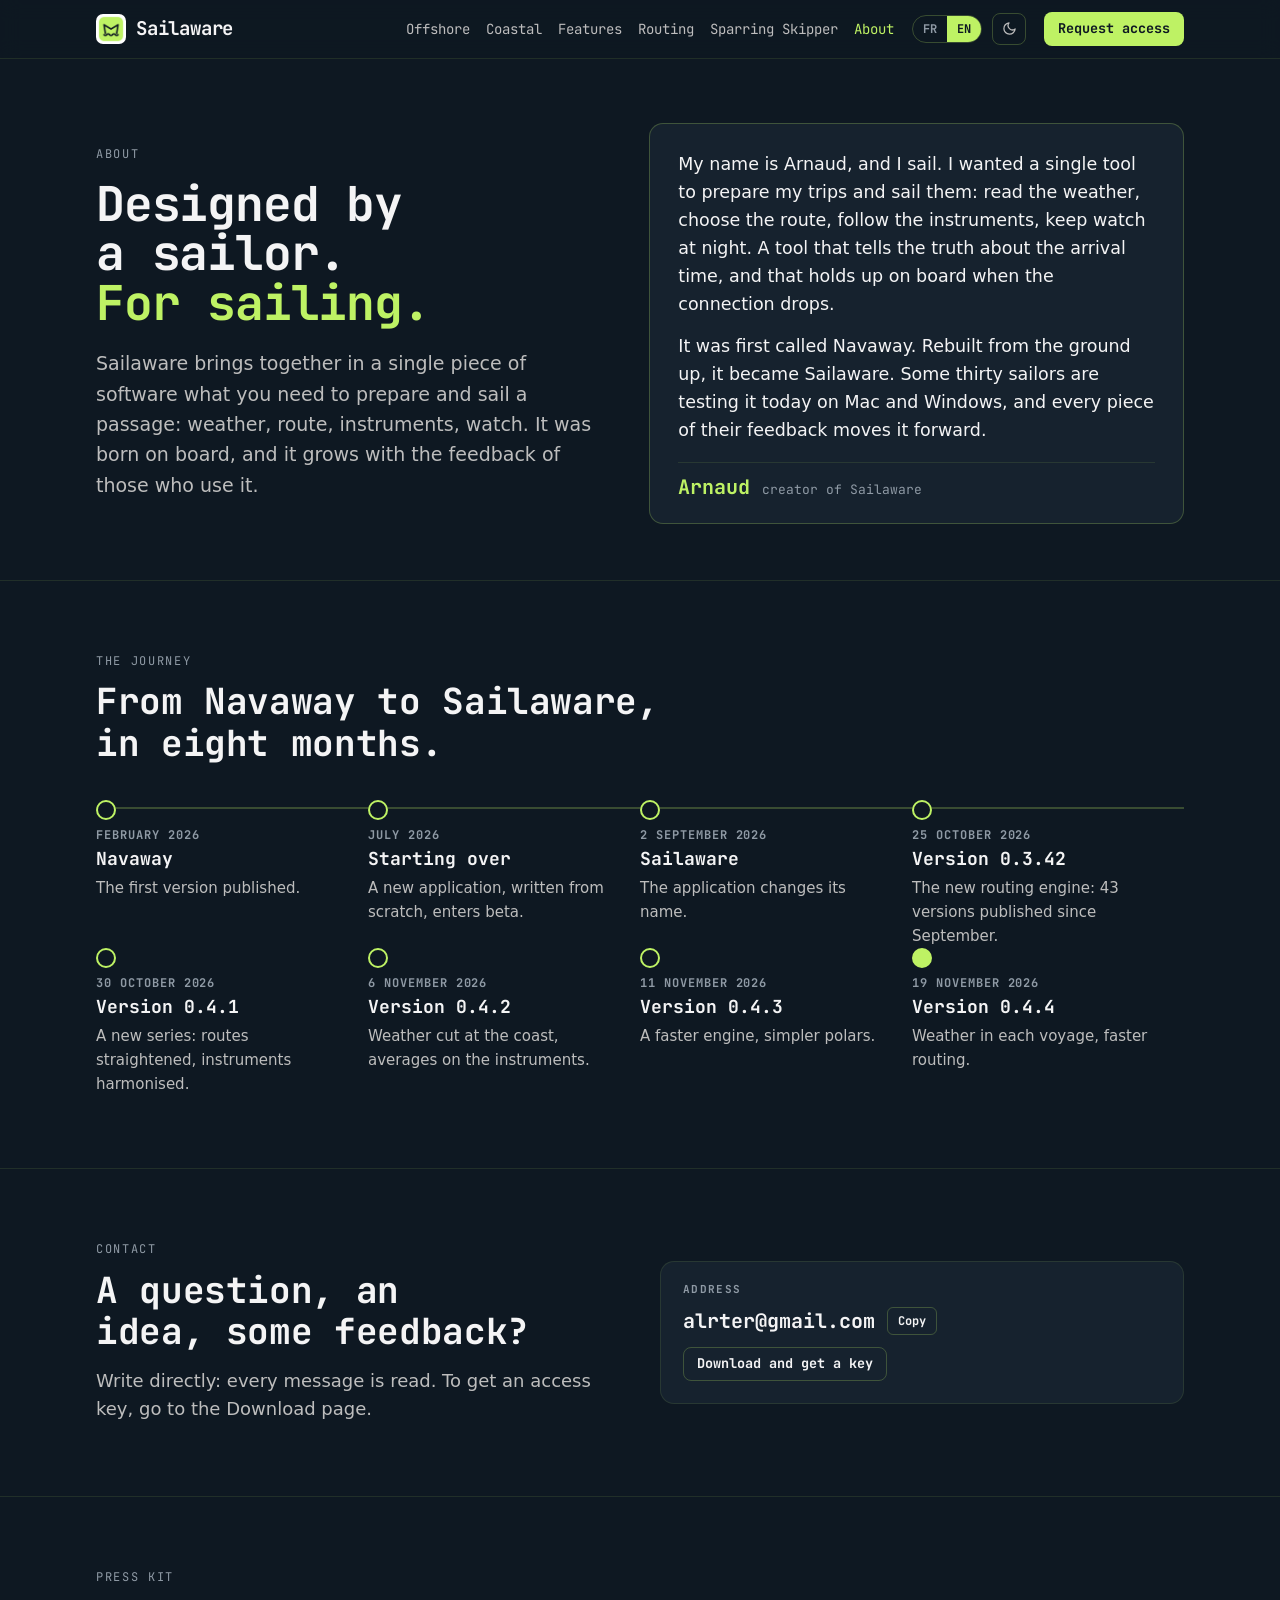
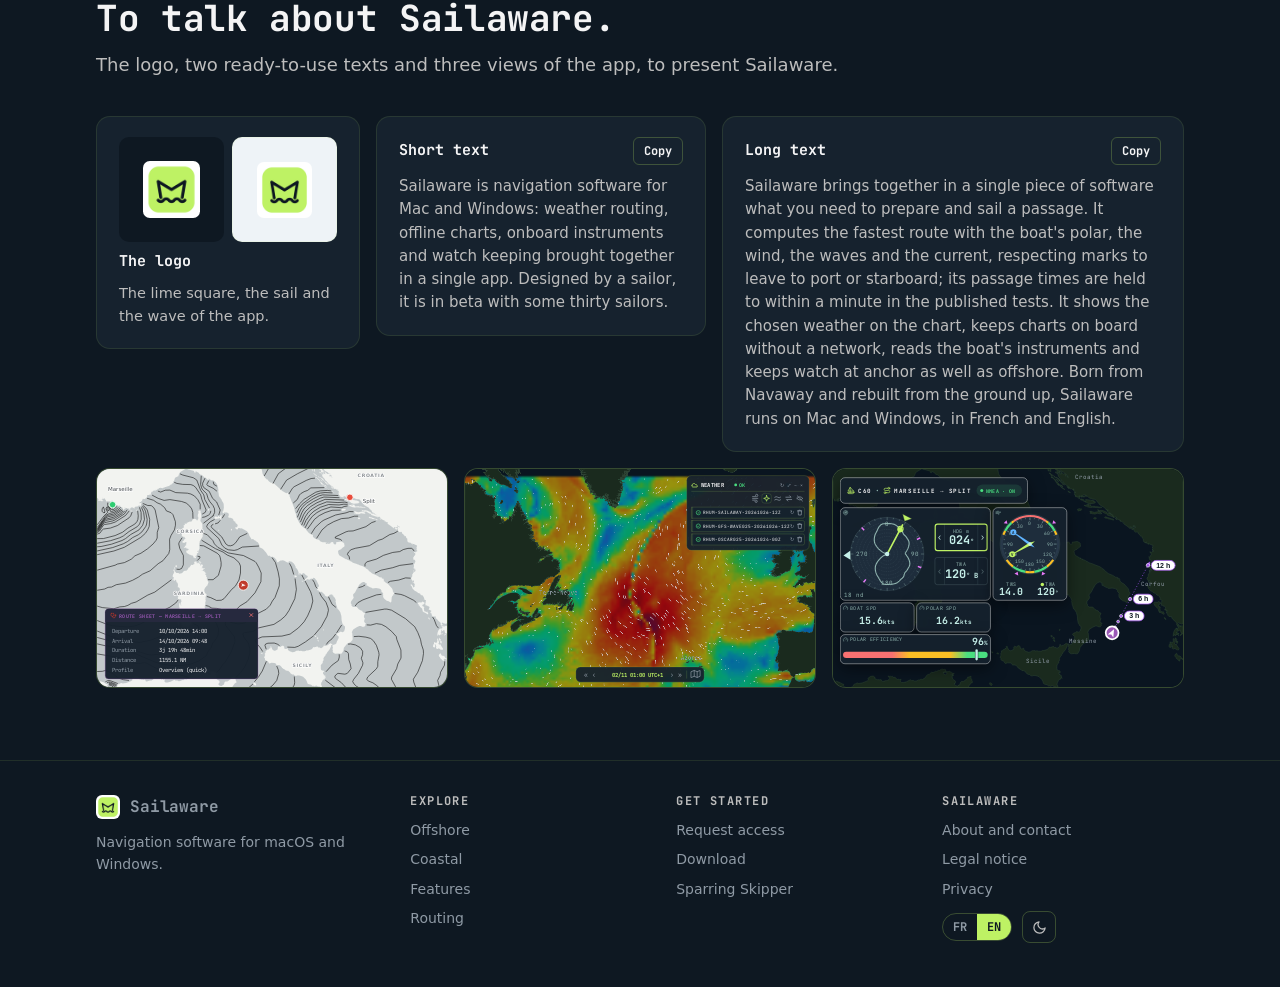
==== commit 58a19def: "feat(site): la version 0.4.4 — carte des nouveautés, page de téléchargement, frise de la page À prop" ====
--- a/about.html
+++ b/about.html
@@ -261,7 +261,8 @@
       <li><span class="quand" data-en="25 October 2026">25 octobre 2026</span><b>Version 0.3.42</b><span data-en="The new routing engine: 43 versions published since September.">Le nouveau moteur de routage : 43 versions publiées depuis septembre.</span></li>
       <li><span class="quand" data-en="30 October 2026">30 octobre 2026</span><b>Version 0.4.1</b><span data-en="A new series: routes straightened, instruments harmonised.">Une nouvelle série : des routes redressées, des instruments harmonisés.</span></li>
       <li><span class="quand" data-en="6 November 2026">6 novembre 2026</span><b>Version 0.4.2</b><span data-en="Weather cut at the coast, averages on the instruments.">La météo découpée à la côte, des moyennes aux instruments.</span></li>
-      <li class="maintenant"><span class="quand" data-en="11 November 2026">11 novembre 2026</span><b>Version 0.4.3</b><span data-en="A faster engine, simpler polars.">Un moteur plus rapide, des polaires plus simples.</span></li>
+      <li><span class="quand" data-en="11 November 2026">11 novembre 2026</span><b>Version 0.4.3</b><span data-en="A faster engine, simpler polars.">Un moteur plus rapide, des polaires plus simples.</span></li>
+      <li class="maintenant"><span class="quand" data-en="19 November 2026">19 novembre 2026</span><b>Version 0.4.4</b><span data-en="Weather in each voyage, faster routing.">La météo dans chaque voyage, un routage plus rapide.</span></li>
     </ol>
   </div>
 </section>
